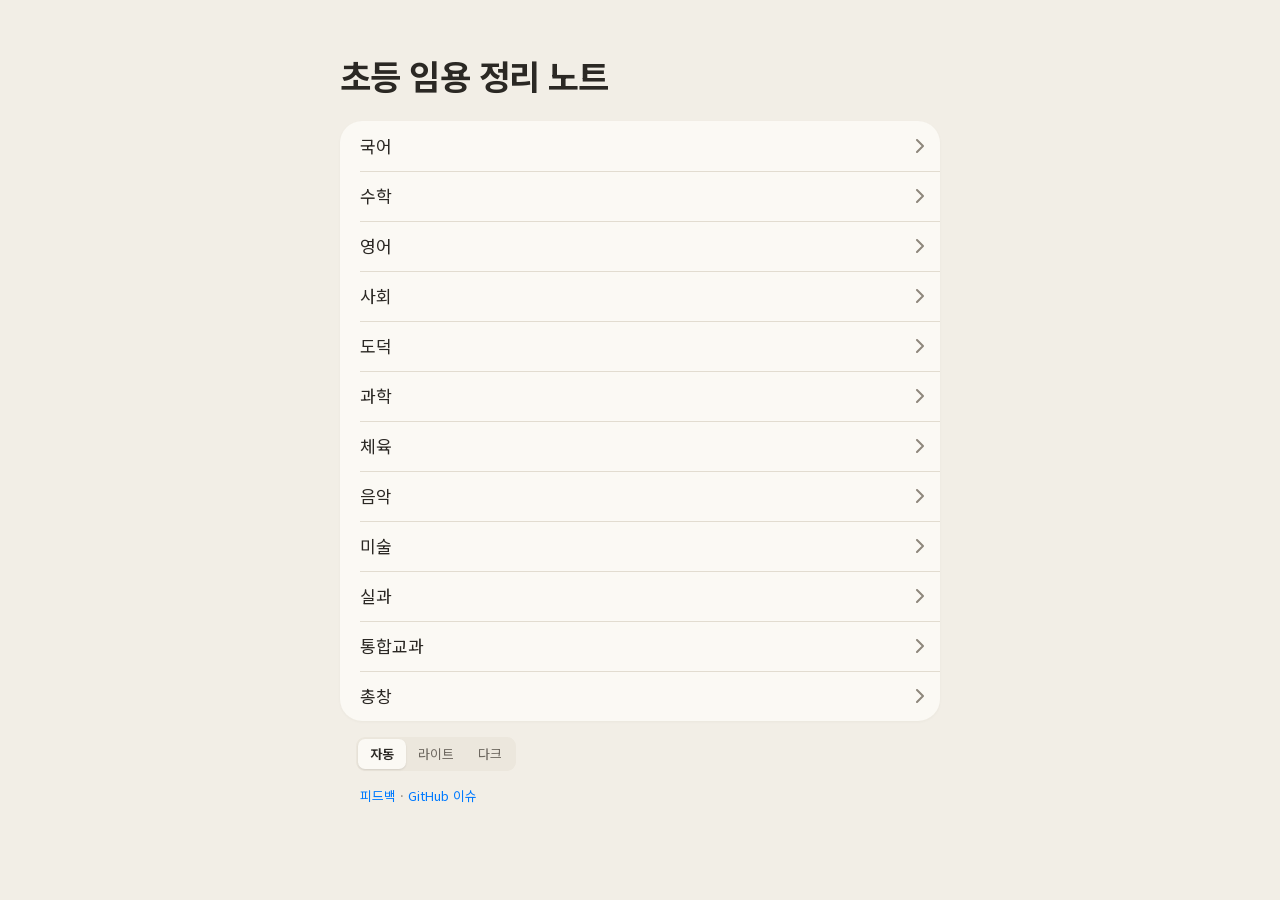
==== index.html @ f3ae94e0 "회독본 배포본 갱신" ====
<!doctype html>
<html lang="ko">
<meta charset="utf-8">
<meta name="viewport" content="width=device-width, initial-scale=1">
<title>초등 임용 정리 노트</title>
<link rel="stylesheet" href="kit.css?v=5e631882">
<style>
/* 인트로 = 제목 + 목차만(동하 10-01 「쓸데없는 내용 ㄴㄴ · 목차, 제목」) · 앱 디자인 언어(inset grouped · 큰 제목) · 색은 kit.css 토큰(기기 라이트/다크) */
body{margin:0;background:var(--bg);color:var(--label);}
.in{max-width:640px;margin:0 auto;padding:56px 20px 72px;font-size:17px;line-height:1.55;word-break:keep-all;}
.in h1{font-size:34px;line-height:41px;font-weight:700;letter-spacing:-.025em;margin:0 0 24px;}
.grp{background:var(--card);border-radius:22px;box-shadow:var(--shadow);overflow:hidden;}
.grp a{display:flex;align-items:center;justify-content:space-between;gap:12px;min-height:50px;padding:0 16px 0 20px;color:var(--label);text-decoration:none;position:relative;}
.grp a+a::before{content:'';position:absolute;top:0;left:20px;right:0;height:.5px;background:var(--sep);}
.grp a:active{background:var(--fill);}
.in-foot{margin:16px 20px 0;font-size:13px;line-height:18px;color:var(--ter);}
.in-foot a{color:var(--acc);text-decoration:none;}
.in-th{display:inline-flex;margin:16px 16px 0;background:var(--fill);border-radius:9px;padding:2px;}
.in-th button{font:inherit;font-size:13px;border:0;background:none;color:var(--sec);padding:5px 12px;border-radius:7px;cursor:pointer;}
.in-th button.on{background:var(--card);color:var(--label);font-weight:600;box-shadow:0 1px 2px rgba(0,0,0,.1);}
@media print{.in-th,.in-foot{display:none;}}
.grp a svg{width:8px;height:14px;color:var(--ter);flex:0 0 auto;}
@media (max-width:430px){ .in{padding:40px 16px 56px;} .in h1{font-size:28px;line-height:34px;} }
</style>
<div class="in">
  <h1>초등 임용 정리 노트</h1>
  <nav class="grp">
    <a href="1.국어.html">국어<svg viewBox="0 0 8 14" fill="none" stroke="currentColor" stroke-width="2" stroke-linecap="round" stroke-linejoin="round"><path d="M1 1l6 6-6 6"/></svg></a>
    <a href="2.수학.html">수학<svg viewBox="0 0 8 14" fill="none" stroke="currentColor" stroke-width="2" stroke-linecap="round" stroke-linejoin="round"><path d="M1 1l6 6-6 6"/></svg></a>
    <a href="3.영어.html">영어<svg viewBox="0 0 8 14" fill="none" stroke="currentColor" stroke-width="2" stroke-linecap="round" stroke-linejoin="round"><path d="M1 1l6 6-6 6"/></svg></a>
    <a href="4.사회.html">사회<svg viewBox="0 0 8 14" fill="none" stroke="currentColor" stroke-width="2" stroke-linecap="round" stroke-linejoin="round"><path d="M1 1l6 6-6 6"/></svg></a>
    <a href="5.도덕.html">도덕<svg viewBox="0 0 8 14" fill="none" stroke="currentColor" stroke-width="2" stroke-linecap="round" stroke-linejoin="round"><path d="M1 1l6 6-6 6"/></svg></a>
    <a href="6.과학.html">과학<svg viewBox="0 0 8 14" fill="none" stroke="currentColor" stroke-width="2" stroke-linecap="round" stroke-linejoin="round"><path d="M1 1l6 6-6 6"/></svg></a>
    <a href="7.체육.html">체육<svg viewBox="0 0 8 14" fill="none" stroke="currentColor" stroke-width="2" stroke-linecap="round" stroke-linejoin="round"><path d="M1 1l6 6-6 6"/></svg></a>
    <a href="8.음악.html">음악<svg viewBox="0 0 8 14" fill="none" stroke="currentColor" stroke-width="2" stroke-linecap="round" stroke-linejoin="round"><path d="M1 1l6 6-6 6"/></svg></a>
    <a href="9.미술.html">미술<svg viewBox="0 0 8 14" fill="none" stroke="currentColor" stroke-width="2" stroke-linecap="round" stroke-linejoin="round"><path d="M1 1l6 6-6 6"/></svg></a>
    <a href="10.실과.html">실과<svg viewBox="0 0 8 14" fill="none" stroke="currentColor" stroke-width="2" stroke-linecap="round" stroke-linejoin="round"><path d="M1 1l6 6-6 6"/></svg></a>
    <a href="11.통합교과.html">통합교과<svg viewBox="0 0 8 14" fill="none" stroke="currentColor" stroke-width="2" stroke-linecap="round" stroke-linejoin="round"><path d="M1 1l6 6-6 6"/></svg></a>
    <a href="13.총창.html">총창<svg viewBox="0 0 8 14" fill="none" stroke="currentColor" stroke-width="2" stroke-linecap="round" stroke-linejoin="round"><path d="M1 1l6 6-6 6"/></svg></a>
  </nav>
  <div class="in-th" role="group" aria-label="화면 테마"><button data-th="">자동</button><button data-th="paper">라이트</button><button data-th="dark">다크</button></div>
  <p class="in-foot"><a href="report.html">피드백</a> · <a href="https://github.com/Somnium1357/review-notes/issues/new">GitHub 이슈</a></p>
</div>
<script src="kit.js?v=d2ffa357"></script>
<script>(function(){var b=document.querySelectorAll('.in-th button');function sync(){var v='';try{v=localStorage.getItem('rn_theme')||'';}catch(e){}b.forEach(function(x){x.classList.toggle('on',x.dataset.th===v);});}
b.forEach(function(x){x.onclick=function(){try{x.dataset.th?localStorage.setItem('rn_theme',x.dataset.th):localStorage.removeItem('rn_theme');}catch(e){} var r=document.documentElement; x.dataset.th?r.dataset.theme=x.dataset.th:r.removeAttribute('data-theme'); sync();};});sync();})();</script>
</html>
---- kit.css ----
:root, :root[data-theme="paper"]{
  --bg:#F2EEE6; --card:#FBF9F4; --fill:#ECE7DD; --label:#2B2824; --sec:#6E6860; --ter:#8E877C; --sep:#E2DCD0;
  --glass:rgba(251,249,244,.78); --shadow:0 1px 3px rgba(60,40,10,.04);
  --gshadow:0 0 0 .5px rgba(60,40,10,.10),0 8px 28px rgba(60,40,10,.08);
  --acc:#007AFF; color-scheme:light;
}
:root[data-theme="white"]{
  --bg:#F2F2F7; --card:#FFFFFF; --fill:#EFEFF4; --label:#1D1D1F; --sec:#6E6E73; --ter:#8E8E93; --sep:#E3E3E8;
  --glass:rgba(255,255,255,.72); --shadow:0 1px 3px rgba(0,0,0,.04);
  --gshadow:0 0 0 .5px rgba(0,0,0,.08),0 8px 28px rgba(0,0,0,.08);
  --acc:#007AFF; color-scheme:light;
}
:root[data-theme="dark"]{
  --bg:#000000; --card:#1C1C1E; --fill:#2C2C2E; --label:#F5F5F7; --sec:#98989F; --ter:#8D8D93; --sep:#38383A;
  --glass:rgba(36,36,38,.72); --shadow:0 0 0 .5px rgba(255,255,255,.07);
  --gshadow:0 0 0 .5px rgba(255,255,255,.10),0 8px 28px rgba(0,0,0,.4);
  --acc:#0A84FF; color-scheme:dark;
}
@media (prefers-color-scheme:light){
  :root:not([data-theme])[data-light="white"]{
    --bg:#F2F2F7; --card:#FFFFFF; --fill:#EFEFF4; --label:#1D1D1F; --sec:#6E6E73; --ter:#8E8E93; --sep:#E3E3E8;
    --glass:rgba(255,255,255,.72); --shadow:0 1px 3px rgba(0,0,0,.04);
    --gshadow:0 0 0 .5px rgba(0,0,0,.08),0 8px 28px rgba(0,0,0,.08);
  }
}
@media (prefers-color-scheme:dark){
  :root:not([data-theme]){
    --bg:#000000; --card:#1C1C1E; --fill:#2C2C2E; --label:#F5F5F7; --sec:#98989F; --ter:#8D8D93; --sep:#38383A;
    --glass:rgba(36,36,38,.72); --shadow:0 0 0 .5px rgba(255,255,255,.07);
    --gshadow:0 0 0 .5px rgba(255,255,255,.10),0 8px 28px rgba(0,0,0,.4);
    --acc:#0A84FF; color-scheme:dark;
  }
}
:root{
  --ink:var(--label); --ink2:var(--label); --dim:var(--sec); --mk:var(--sec); --hair:var(--sep); --ac:var(--acc);
  
  --fd:"NotoMusic",-apple-system,BlinkMacSystemFont,"Apple SD Gothic Neo","PanSans",sans-serif;
  --fb:var(--fd);
  --fm:"IBM Plex Mono",ui-monospace,monospace;
  --gap:7px;
  --step:1.55em;              
}

@font-face{
  font-family:"PanSans";
  src:url("fonts/pan-sans-kr-2.woff2") format("woff2");
  font-weight:400 700; font-display:swap;
  unicode-range:U+AC00-D7A3;
}
@font-face{
  font-family:"PanSans";
  src:url("fonts/pan-sans-kr-1.woff2") format("woff2");
  font-weight:400 700; font-display:swap;
  unicode-range:U+20-7E,U+A0-FF,U+370-3FF,U+1100-11FF,U+2000-23FF,U+2460-26FF,U+27C0-27FF,U+2A00-2AFF,U+3000-303F,U+30A0-30FF,U+3130-318F,U+3200-32FF,U+4E2D,U+4E36,U+4F5C,U+52DE,U+591A,U+AC00-D7A3,U+FF00-FFEF;
}
@font-face{
  font-family:"NotoMusic";
  src:url("fonts/noto-music.woff2") format("woff2");
  font-display:swap;
  unicode-range:U+25CC, U+2669-266F, U+1D000-1D0F5, U+1D100-1D126, U+1D129-1D1EA, U+1D200-1D245;
}

*{box-sizing:border-box;}

html{max-width:100%;overflow-x:hidden;}
body{max-width:100%;overflow-x:auto;}
body{margin:0;background:var(--bg);color:var(--label);
  font-family:var(--fb);font-size:1rem;font-weight:400;line-height:1.7;
  word-break:keep-all;text-wrap:pretty;font-variant-numeric:tabular-nums;
  -webkit-font-smoothing:antialiased;text-rendering:optimizeLegibility;}

h1{font-family:var(--fd);font-weight:700;font-size:34px;line-height:41px;
  margin:0 0 6px;letter-spacing:-.025em;text-wrap:balance;}

.part{font-family:var(--fd);font-weight:700;font-size:28px;line-height:34px;
  letter-spacing:-.02em;margin:64px 0 4px 4px;}

h2{font-family:var(--fd);font-weight:700;font-size:22px;line-height:28px;
  margin:36px 0 8px 4px;}
h2:first-child{margin-top:28px;}
h3{font-family:var(--fb);font-weight:700;font-size:20px;line-height:25px;
  color:var(--label);margin:36px 0 10px;}
h3:first-of-type{margin-top:22px;}

h4{font-family:var(--fb);font-weight:600;font-size:17px;line-height:24px;margin:18px 0 6px var(--step);color:var(--label);}

.stack{display:flex;flex-direction:column;gap:var(--gap);}
.row{display:flex;align-items:baseline;gap:.5em;flex-wrap:wrap;}
.ind{padding-left:var(--step);}
.ind2{padding-left:calc(var(--step)*2);}   
.stack>.row>.desc,.ind>.desc{max-width:46em;}   

.term{font-weight:500;white-space:nowrap;}
.desc{color:var(--ink2);}
.num{color:var(--dim);font-variant-numeric:tabular-nums;}
.row>.num:first-child,h3>.num:first-child,h4>.num:first-child{min-width:1.7em;display:inline-block;}

.quiet{color:var(--dim);font-size:.9375em;}
.key{font-weight:500;text-decoration:underline;text-underline-offset:3px;text-decoration-color:var(--mk);}
.mk{color:var(--mk);}

.sub{color:var(--ink2);padding-left:var(--step);position:relative;max-width:46em;}
.sub::before{content:'↳';position:absolute;left:.15em;color:var(--mk);}
.note{color:var(--ink2);font-size:.9375rem;padding-left:var(--step);position:relative;max-width:46em;}
.note::before{content:'※';position:absolute;left:.1em;color:var(--mk);font-size:.875rem;}

.branch{display:flex;align-items:center;}
.branch>*{flex:0 0 auto;}   
.branch>:first-child{padding-right:12px;}
.kids,.bracket{display:flex;flex-direction:column;}
.kids>*,.bracket>*{position:relative;padding-left:17px;padding-top:2px;padding-bottom:2px;}
.kids>*::before,.bracket>*::before{content:'';position:absolute;left:0;top:0;bottom:0;
  border-left:1px solid var(--mk);}

.kids>*:first-child::before,.bracket>*:first-child::before{top:var(--tick,calc(2px + .875em));}
.kids>*:last-child::before,.bracket>*:last-child::before{bottom:calc(100% - var(--tick,calc(2px + .875em)));}
.kids>*:only-child::before,.bracket>*:only-child::before{display:none;}
.kids>*::after,.bracket>*::after{content:'';position:absolute;left:0;top:var(--tick,calc(2px + .875em));width:10px;
  border-top:1px solid var(--mk);}
.kids>.branch::after,.bracket>.branch::after{top:var(--tick,50%);}
.kids>.branch:first-child::before,.bracket>.branch:first-child::before{top:var(--tick,50%);}
.kids>.branch:last-child::before,.bracket>.branch:last-child::before{bottom:calc(100% - var(--tick,50%));}

.fork{display:flex;align-items:stretch;gap:13px;}
.fork>*{flex:0 0 auto;}   
.fork>.mkf{flex:0 0 12px;align-self:stretch;position:relative;color:var(--mk);}
.fork>.mkf>svg{position:absolute;left:0;right:0;width:100%;display:block;overflow:visible;}
.fork>.mkf>svg.a1{top:.5lh;height:calc(50% - .5lh);}
.fork>.mkf>svg.a2{top:50%;height:calc(50% - .5lh);}

.forkdown{display:flex;flex-direction:column;align-items:flex-start;gap:3px;}
.forkdown>.root{align-self:flex-start;}   
.forkdown>.mkd{position:relative;height:16px;align-self:stretch;color:var(--mk);}
.forkdown>.mkd>svg{position:absolute;top:0;height:100%;display:block;}
.forkdown>.row{gap:1.6em;}

.line{display:grid;grid-auto-flow:column;grid-auto-columns:max-content;max-width:100%;overflow-x:auto;
  grid-template-rows:auto auto auto;column-gap:11px;align-items:center;}
.line>.col{display:grid;grid-template-rows:subgrid;grid-row:1/4;
  justify-items:center;align-items:center;row-gap:1px;}   

.line .up{grid-row:1;} .line .mid{grid-row:2;} .line .down{grid-row:3;}
.line .mid{font-weight:500;white-space:nowrap;}
.line .up,.line .down{color:var(--ink2);font-size:.9375rem;white-space:nowrap;}
@supports not (grid-template-rows:subgrid){
  .line>.col{display:flex;flex-direction:column;align-items:flex-start;}
}

.chain{display:flex;align-items:center;gap:12px;flex-wrap:wrap;}
.chain .arrow{color:var(--mk);}
.par{display:flex;flex-direction:column;gap:2px;}

.prose{max-width:46em;color:var(--ink);}
.prose>p{margin:0 0 .6em;text-align:left;}
.prose>p:last-child{margin-bottom:0;}

.vchain{display:grid;grid-template-columns:max-content minmax(0,1fr);
  column-gap:1.6em;row-gap:2px;align-items:baseline;}
.vchain>.stp{grid-column:1;}
.vchain>.arw{grid-column:1;color:var(--mk);padding-left:.7em;line-height:1.15;}
.vchain>.ann{grid-column:2;color:var(--ink2);max-width:46em;
  padding-left:1.15em;text-indent:-1.15em;}   
.vchain>.ann>*{text-indent:0;}   

.lanes{display:grid;grid-auto-flow:column;grid-auto-columns:1fr;min-width:520px;}
.lanes>*{padding:0 14px;border-left:1px solid var(--hair);}
.lanes>*:first-child{border-left:0;padding-left:0;}

.cols{display:grid;grid-template-columns:repeat(var(--n,2),minmax(0,1fr));gap:0 34px;
  align-items:start;
  
  max-width:100%;overflow-x:auto;}
.cols.n2{--n:2;} .cols.n3{--n:3;} .cols.n4{--n:4;}
.cols.fit{grid-template-columns:repeat(var(--n,2),max-content);gap:0 30px;}

.converge{display:flex;align-items:center;gap:15px;flex-wrap:nowrap;}
.converge>*{flex:0 0 auto;}      
.converge>svg{flex:0 0 auto;color:var(--mk);}

.converge .link{flex:0 0 auto;text-align:center;color:var(--ink2);
  font-size:.9375rem;line-height:1.25;}
.converge .link b{display:block;font-weight:500;color:var(--ink2);}

.bracket>.bsub{padding-top:0;padding-bottom:0;}
.bracket>.bsub::before,.bracket>.bsub::after{display:none;}
.bracket>.bsub>.converge>.stack:first-child{gap:0;}
.bracket>.bsub>.converge>.stack:first-child>*{position:relative;padding-top:2px;padding-bottom:2px;}
.bracket>.bsub>.converge>.stack:first-child>*::before{content:'';position:absolute;left:-17px;top:0;bottom:0;
  border-left:1px solid var(--mk);}
.bracket>.bsub>.converge>.stack:first-child>*::after{content:'';position:absolute;left:-17px;top:50%;width:10px;
  border-top:1px solid var(--mk);}
.bracket>.bsub:first-child>.converge>.stack:first-child>*:first-child::before{top:50%;}
.bracket>.bsub:last-child>.converge>.stack:first-child>*:last-child::before{bottom:50%;}

.fig{margin:10px 0;}
.fig img,img.dg{max-width:100%;height:auto;display:block;}

.fig svg{max-width:100%;height:auto;display:block;color:var(--ink);}
.fig svg text{font-family:var(--fb);}

img.photo{max-width:100%;height:auto;display:block;border-radius:4px;}
:root[data-theme="dark"] img.photo{filter:invert(.9) hue-rotate(180deg);}
@media (prefers-color-scheme:dark){
  :root:not([data-theme]) img.photo{filter:invert(.9) hue-rotate(180deg);}
}

:root[data-theme="dark"] img.photo.color{filter:none;}
@media (prefers-color-scheme:dark){
  :root:not([data-theme]) img.photo.color{filter:none;}
}

table{border-collapse:collapse;font-size:.9375rem;}
th,td{border:1px solid color-mix(in srgb,var(--dim) 30%,var(--hair));padding:6px 12px;text-align:center;}
th{font-weight:500;color:var(--ink2);}
td.h{font-weight:500;color:var(--ink2);}

.wide{overflow-x:auto;scrollbar-width:thin;
  background:
    linear-gradient(90deg,var(--bg) 40%,transparent) left/28px 100%,
    linear-gradient(270deg,var(--bg) 40%,transparent) right/28px 100%,
    radial-gradient(farthest-side at 0 50%,rgba(0,0,0,.28),transparent) left/12px 100%,
    radial-gradient(farthest-side at 100% 50%,rgba(0,0,0,.28),transparent) right/12px 100%;
  background-repeat:no-repeat;background-attachment:local,local,scroll,scroll;}

.wrap{max-width:720px;margin:0 auto;padding:56px 24px 96px;}
.eyebrow{color:var(--sec);font-size:13px;line-height:18px;margin:0 0 2px;}
.sheet{margin:0;}
.item{margin:0;}
.head{display:flex;align-items:baseline;gap:.45em;margin-bottom:6px;}
.head .num{font-size:.9375rem;}
.head .nm{font-weight:500;font-size:1.0625rem;}
.foot{margin-top:56px;padding-top:20px;border-top:1px solid var(--hair);
  color:var(--dim);font-size:.9375rem;}

@media print{
  .branch,.fork,.converge,.bracket,table,.line{break-inside:avoid;}
  h2,h3,h4{break-after:avoid;}
  #themeBtn,nav{display:none;}
  :root{--bg:#fff;--card:#fff;--label:#111;--sec:#666;--ter:#999;--sep:#ddd;--shadow:none;}
  .sect{border-radius:0;padding:0;}
}

a:focus-visible,button:focus-visible{outline:2px solid var(--ac);outline-offset:2px;}

.layout{display:block;}
.sidebar{position:fixed;left:20px;top:72px;bottom:28px;width:300px;max-width:calc(100vw - 40px);z-index:10;
  overflow-y:auto;background:var(--glass);-webkit-backdrop-filter:blur(24px) saturate(180%);backdrop-filter:blur(24px) saturate(180%);
  box-shadow:var(--gshadow);border-radius:26px;padding:18px 20px 24px;
  font-size:15px;line-height:20px;scrollbar-width:thin;
  transform:translateX(calc(-100% - 40px));transition:transform .26s cubic-bezier(.3,.7,.2,1);}
.sidebar.open{transform:none;}
.tochead{margin:0 0 10px;display:flex;flex-direction:column;gap:4px;}
.tochead a{color:var(--sec);text-decoration:none;font-size:13px;align-self:flex-start;}
.tochead a:hover{color:var(--label);}
.tochead b{font-family:var(--fd);font-size:22px;line-height:28px;}
.tgrp{margin:6px 0;}
.tgrp>summary{font-weight:600;color:var(--label);cursor:pointer;padding:6px 0;}
.tgrp>summary .gh{color:inherit;text-decoration:none;}
.tgrp>summary .gh:hover{color:var(--acc);}
.tgrp.one{font-weight:600;padding:6px 0;}
.tnav a{display:block;padding:5px 0;color:var(--sec);text-decoration:none;border:0;font-size:15px;line-height:20px;}
.tgrp .tnav{padding-left:12px;}
.tnav a:hover,.tnav a:focus{color:var(--label);}
.tocbtn{position:fixed;top:20px;left:20px;z-index:11;width:40px;height:40px;
  display:flex;align-items:center;justify-content:center;border:0;border-radius:50%;
  background:var(--glass);-webkit-backdrop-filter:blur(24px) saturate(180%);backdrop-filter:blur(24px) saturate(180%);
  box-shadow:var(--gshadow);color:var(--sec);cursor:pointer;padding:0;}
.tocbtn svg{width:20px;height:20px;display:block;}
.tocbtn:hover{color:var(--label);}
.scrim{display:none;position:fixed;inset:0;z-index:9;background:rgba(0,0,0,.18);}
@media (max-width:999px){ body.tocopen .scrim{display:block;} }
@media (min-width:1000px){ body.tocopen main.wrap{margin-left:320px;width:min(calc(100% - 320px),1160px);} }
main.wrap{transition:margin .26s cubic-bezier(.3,.7,.2,1);}
@media print{.sidebar,.tocbtn,.scrim{display:none;}}

h2.tg,h3.tg{cursor:pointer;}
h2.tg::before,h3.tg::before{content:'▾';display:inline-block;width:.95em;margin-left:-.1em;
  color:var(--ter);font-size:.72em;vertical-align:.18em;transition:transform .12s;}
h2.tg.closed::before,h3.tg.closed::before{transform:rotate(-90deg);}
.clpsd{display:none !important;}
.list-view .tnav a.cur{color:var(--ink);font-weight:700;}
.toc-view[hidden],.list-view[hidden]{display:none;}

@media (max-width:500px){
  .branch,.converge{flex-wrap:wrap;row-gap:4px;}
  .branch>*,.converge>*{flex:0 1 auto;max-width:100%;min-width:0;}
  .fork>:last-child{flex:1 1 auto;min-width:0;}   
  
  .branch>:last-child,.converge>:last-child{flex:1 1 8em;min-width:0;}
  .converge{gap:8px;}
  .fork>.mkf{flex:0 0 12px;} .converge>svg,.branch>svg{flex:0 0 auto;}   
  .vchain{grid-template-columns:minmax(0,1fr);}
  .vchain>.ann{grid-column:1;padding-left:1.2em;}
  .cols,.cols.fit{grid-template-columns:minmax(0,1fr);}
  .term{white-space:normal;}
  .kids>*,.bracket>*,.stack>*,.row>*{min-width:0;}
  .stack,.kids,.bracket,.row,.desc,.ann,.stp,.link{overflow-wrap:break-word;word-break:keep-all;}   
  img.photo,.fig img{max-width:100% !important;}
  .sect{padding:4px 16px 16px;border-radius:18px;}
  .stack[style*="min-width"],.branch>[style*="min-width"]{min-width:0 !important;}   
}

main.wrap{padding-top:76px !important;}
.src{display:none;}
.foot{border-top:.5px solid var(--sep);color:var(--sec);}

.sect{--bg:var(--card);background:var(--card);border-radius:22px;box-shadow:var(--shadow);
  padding:6px 20px 22px;min-width:0;}
.sect>.pg:first-child>h3:first-child,.sect>.pg:first-child>:first-child{margin-top:16px;}

.lab{font-size:13px;line-height:18px;font-weight:600;color:var(--sec);margin:14px 0 6px var(--step);}

ol.steps{list-style:none;margin:0;padding:0 0 0 var(--step);counter-reset:s;display:grid;
  grid-template-columns:minmax(0,max-content) minmax(0,32em);column-gap:20px;}
ol.steps>li{grid-column:1/-1;display:grid;grid-template-columns:subgrid;position:relative;
  padding:5px 0 5px 34px;counter-increment:s;}
ol.steps>li::before{content:counter(s);position:absolute;left:0;top:calc(5px + 1px);width:22px;height:22px;border-radius:50%;
  background:var(--fill);color:var(--sec);font-size:12px;line-height:22px;font-weight:600;text-align:center;}
ol.steps>li::after{content:'';position:absolute;left:10.75px;top:30px;bottom:-6px;border-left:1px solid var(--sep);}
ol.steps>li:last-child::after{display:none;}
ol.steps .nm{font-weight:600;max-width:17em;line-height:24px;}
ol.steps .an{font-size:15px;line-height:1.55;padding-top:1px;}
ol.steps .an>div+div{margin-top:2px;}
ol.steps .an .bracket{margin-top:1px;}
@supports not (grid-template-columns:subgrid){ ol.steps>li{grid-template-columns:minmax(6em,14em) minmax(0,1fr);column-gap:20px;} }

.lead{padding-left:var(--step);max-width:40em;}
.lead>div{padding-left:1.35em;text-indent:-1.35em;}
.lead .mk{display:inline-block;width:1.35em;text-indent:0;}
.after{padding-left:calc(var(--step) + 34px);margin-top:8px;font-size:15px;line-height:1.55;max-width:40em;}

.vs{display:grid;grid-template-columns:max-content minmax(0,1fr);gap:0 10px;}
.vs b{font-weight:600;}
.vs3{display:grid;grid-template-columns:minmax(0,max-content) auto minmax(0,1fr);gap:2px 12px;align-items:baseline;
  padding-left:var(--step);margin-top:4px;}
.vs3 .mk{text-align:center;}
@media (max-width:560px){
  ol.steps{grid-template-columns:minmax(0,1fr);}
  .vs3{grid-template-columns:minmax(0,1fr);}
  .vs3 .mk{text-align:left;}
}
h3 .cat{font-size:13px;line-height:18px;font-weight:400;color:var(--sec);}
h4.lab{font-size:13px;line-height:18px;font-weight:600;color:var(--sec);margin:14px 0 6px var(--step);}

.sect .pg>h3:first-of-type{margin-top:36px;}
.sect>.pg:first-child>h3:first-child{margin-top:16px;}

:root.v2{
  --v2ink:var(--label); --v2ink2:color-mix(in srgb,var(--label) 80%,var(--bg)); --v2muted:var(--sec); --v2faint:var(--ter);
  --v2line:color-mix(in srgb,var(--sep) 90%,var(--bg)); --v2rule:color-mix(in srgb,var(--sec) 32%,var(--bg));
  --v2acc:#3e5c7e; --v2key:#b9c7d8;
  --fd:"42dot Sans","NotoMusic",-apple-system,"Apple SD Gothic Neo","PanSans",sans-serif; --fb:var(--fd);
  --step:1em;
}
:root.v2[data-theme="dark"]{ --v2acc:#9fb5d1; --v2key:#3d4e63; }
@media (prefers-color-scheme:dark){ :root.v2:not([data-theme]){ --v2acc:#9fb5d1; --v2key:#3d4e63; } }
:root.v2 body{font-size:clamp(15.5px,11.5px + .36vw,18px);line-height:1.55;}

:root.v2 .part{font-size:1.75em;line-height:1.2;margin:2.4em 0 .2em;}
:root.v2 main.wrap>h2,:root.v2 .pg>h2{font-size:1.32em;line-height:1.3;margin:2em 0 .9em;padding-bottom:.45em;border-bottom:2px solid var(--v2ink);letter-spacing:-.01em;}
:root.v2 .sect{background:none;box-shadow:none;border-radius:0;padding:0;
  display:grid;grid-template-columns:repeat(auto-fill,minmax(min(16.5em,100%),1fr));gap:0 2.2em;align-items:start;}
:root.v2 .sect>.pg{display:contents;}

:root.v2 .blk.hrow.runhead>.rh{max-width:none;}
:root.v2 .runhead>.rh{font-size:1.32em;line-height:1.3;font-weight:700;color:var(--v2ink);margin:2em 0 .9em;padding-bottom:.45em;border-bottom:2px solid var(--v2ink);letter-spacing:-.01em;}
:root.v2 .blk{min-width:0;margin:0 0 1.6em;}
:root.v2 .blk.full{grid-column:1/-1;}

:root.v2 .blk.nolab{grid-column:1/-1;}
:root.v2 .blk.nolab>*{max-width:46em;}
:root.v2 .blk.full.nolab{padding-top:0;}

:root.v2 .blk.subs{grid-column:1/-1;display:grid;grid-template-columns:repeat(auto-fill,minmax(min(16.5em,100%),1fr));gap:0 2.2em;align-items:start;padding-top:0;}
:root.v2 .blk.subs>h3{grid-column:1/-1;}
:root.v2 .sg{min-width:0;margin:0 0 1.2em;}

:root.v2 .blk:not(.ttl),:root.v2 .blb,:root.v2 .sg.lead,:root.v2 .sgb{container-type:inline-size;}

:root.v2 .blk.ttl{display:grid;grid-row:span 2;grid-template-rows:subgrid;row-gap:0;}

:root.v2 .blk.ttl,:root.v2 .sg:not(.lead){align-self:stretch;}
:root.v2 .sect>.pg:first-child>.blk:first-child{margin-top:0;}   
:root.v2 .blk.ttl>:first-child,:root.v2 .sg:not(.lead)>h4:first-child{align-self:stretch;}
:root.v2 .blb{min-width:0;align-self:start;}

:root.v2 .blk.subs.std{margin-top:.6em;}
:root.v2 .blk.subs.std>h3{font-size:1.32em;line-height:1.3;font-weight:700;color:var(--v2ink);margin:1.2em 0 .9em;padding-bottom:.45em;border-bottom:2px solid var(--v2ink);letter-spacing:-.01em;}
:root.v2 .blk.subs.std .sg>h4:first-child{font-size:.92em;line-height:1.45;color:var(--v2acc);margin:0 0 .45em;padding-bottom:4px;border-bottom:1px solid var(--v2rule);}
@container (max-width:30em){
  
  .converge{flex-wrap:nowrap;}
  .converge>*{min-width:0;}
  .converge>.stack{flex:0 1 auto;}
  .converge>svg,.converge>.link{flex:none;}
  .converge>:last-child{flex:1 1 3.5em;}
}

:root.v2 .sg.lead{grid-column:1/-1;}
:root.v2 .sg.lead>*{max-width:46em;}
:root.v2 .sg>h4:first-child{margin-top:.1em;padding-bottom:3px;border-bottom:1px dotted var(--v2rule);}

:root.v2 .sg:not(.lead){display:grid;grid-row:span 2;grid-template-rows:subgrid;row-gap:0;}
:root.v2 .sgb{min-width:0;align-self:start;}

:root.v2 .grp{display:flex;flex-direction:column;gap:3px;min-width:0;}

:root.v2 .colset{display:grid;grid-template-columns:repeat(var(--m,2),minmax(0,1fr));gap:0 2.2em;align-items:start;}

:root.v2 .line{align-items:center;}
:root.v2 .converge .link{white-space:nowrap;display:flex;flex-direction:row;align-items:center;gap:.3em;}   
:root.baking body{letter-spacing:.02em;}

:root.v2 .memo{display:none !important;}
:root.v2 .nw,:root.v2 .nw .term,:root.v2 .nw .desc{white-space:nowrap;}   
:root.v2 .line.nw,:root.v2 .vchain.hz.nw,:root.v2 ol.steps.hz.nw,:root.v2 .chain.nw{flex-wrap:nowrap !important;}

:root.v2 .colset .bracket>*::before,:root.v2 .colset .bracket>*::after,:root.v2 .colset .kids>*::before,:root.v2 .colset .kids>*::after,
:root.v2 .colset .bracket>.bsub>.converge>.stack:first-child>*::before,:root.v2 .colset .bracket>.bsub>.converge>.stack:first-child>*::after{display:none;}

:root.v2 .cols.fit{grid-template-columns:repeat(var(--n,2),minmax(0,1fr));}

:root.v2 .blk table{width:100%;table-layout:fixed;}
:root.v2 .blk table.rh tr:first-child>:first-child{width:5.5em;}

:root.v2.dae-big .blk table.tauto{table-layout:auto;}
:root.v2.dae-big .blk table .nw1{white-space:nowrap;}

:root.v2.dae-big .mk.lhc{display:none;}
:root.v2.dae-big .lanes>*{border-left:0;}
:root.v2.dae-big .vchain:not(.hz){border-left:0;padding-left:1em;}   
:root.v2.dae-big[data-theme="dark"] img.photo.color{filter:brightness(.8);}
@media (prefers-color-scheme:dark){ :root.v2.dae-big:not([data-theme]) img.photo.color{filter:brightness(.8);} }

:root.v2 .vchain.hz{display:flex !important;flex-wrap:wrap;align-items:center;gap:4px 8px;border-left:0;padding-left:0;}
:root.v2 .vchain.hz>.arw{display:none;}

:root.v2 .vchain.hz>.stp,:root.v2 ol.steps.hz>li{flex-shrink:0;max-width:100%;}
:root.v2 .vchain.hz>.arw+.stp::before{content:'→';margin-right:8px;color:var(--v2faint);font-weight:400;}
:root.v2 ol.steps.hz{display:flex !important;flex-wrap:wrap;align-items:center;gap:4px 8px;border-left:0;margin-left:0;padding-left:0;}
:root.v2 ol.steps.hz>li{display:inline-flex !important;padding:0;margin:0;}
:root.v2 ol.steps.hz>li::before{display:none;}
:root.v2 ol.steps.hz>li+li::after{display:none;}
:root.v2 ol.steps.hz>li+li>:first-child::before{content:'→';margin-right:8px;color:var(--v2faint);font-weight:400;}
:root.v2 ol.steps.hz .an{display:none;}

:root.v2.dae-big ol.steps.hz>li,:root.v2.dae-big ol.steps.hz>li *,:root.v2.dae-big .vchain.hz>.stp,:root.v2.dae-big .vchain.hz>.stp *{font-weight:400;}

:root.v2 .vchain.conv .stp .mid{font-weight:600;white-space:normal;}
:root.v2 .vchain{grid-template-columns:minmax(0,max-content) minmax(0,1fr);}   
:root.v2 .vchain>.stp{min-width:0;max-width:11em;}
:root.v2 .vchain.conv .ann .up,:root.v2 .vchain.conv .ann .down{display:inline;font-size:1em;color:inherit;}
:root.v2 .vchain.conv .ann>*+*::before{content:' · ';}

:root.v2 .tcells{display:grid !important;grid-template-columns:repeat(var(--m,3),minmax(0,1fr));gap:1em 2.2em;align-items:start;}
:root.v2 .tcells>*{padding-left:0 !important;}
:root.v2 .tcells>.branch>:first-child{font-size:.92em;color:var(--v2acc);border-bottom:1px solid var(--v2rule);padding-bottom:4px;margin-bottom:.35em;}
:root.v2 .tcells>.branch>:first-child .term{color:var(--v2acc);}

:root.v2 .flowing>:not(.flow){display:none;}
:root.v2 .flow{display:grid;grid-template-columns:repeat(var(--m,2),minmax(0,1fr));gap:0 2.2em;align-items:start;}
:root.v2 .flow>.col{display:flex;flex-direction:column;gap:3px;min-width:0;}
:root.v2 .flow .fhead{margin-top:.45em;}
:root.v2 .flow .fhead .term,:root.v2 .flow .fhead.term{font-weight:700;color:var(--v2ink);}
:root.v2 .flow>.col>.fhead:first-child,:root.v2 .flow>.col>.crumb+*{margin-top:0;}
:root.v2 .flow .crumb{font-size:.8em;color:var(--v2muted);margin-bottom:.25em;}
:root.v2 .flow .branch>.kids,:root.v2 .flow .branch>.bracket{margin-left:0;}

:root.v2 .flat .kids>*,:root.v2 .flat .bracket>*{padding-left:1em;}
:root.v2 .flat>.colset .col>*{padding-left:0;}
:root.v2 .flat .kids>*::before,:root.v2 .flat .kids>*::after,:root.v2 .flat .bracket>*::before,:root.v2 .flat .bracket>*::after,
:root.v2 .kids.flat>*::before,:root.v2 .kids.flat>*::after,:root.v2 .bracket.flat>*::before,:root.v2 .bracket.flat>*::after{display:none;}
:root.v2 .kids.flat>*,:root.v2 .bracket.flat>*{padding-left:0;}
:root.v2 .flat .fork>.mkf{display:none;}
:root.v2 .flat .branch>.kids,:root.v2 .flat .branch>.bracket{margin-left:0;}
:root.v2 .flat .branch>:first-child .term{font-weight:700;color:var(--v2ink);}
:root.v2 .flat .kids,:root.v2 .flat .bracket{gap:3px;}

:root.v2 .bracket>.colset,:root.v2 .kids>.colset{padding-left:0;margin-left:0;}
:root.v2 .bracket>.colset::before,:root.v2 .bracket>.colset::after,:root.v2 .kids>.colset::before,:root.v2 .kids>.colset::after{display:none;}
:root.v2 .colset>.col>.branch>:first-child .term,:root.v2 .colset>.col>.branch>.term:first-child{color:var(--v2ink);font-weight:700;font-size:1.04em;}
:root.v2 .colset>.col>.branch+.branch{margin-top:.55em;}
:root.v2 .branch.rowg>:first-child .term{color:var(--v2ink);font-weight:700;font-size:1.04em;}
:root.v2 .kids.kgrid{display:grid;grid-template-columns:repeat(var(--m,2),minmax(0,1fr));column-gap:2.2em;align-items:start;margin-left:0;}

:root.v2 .kids.kgrid>*{padding-left:0;}
:root.v2 .kids.kgrid>*::before,:root.v2 .kids.kgrid>*::after{display:none;}
:root.v2 .kids.kgrid>*>:first-child .term,:root.v2 .kids.kgrid>*>.term:first-child{color:var(--v2ink);font-weight:700;font-size:1.04em;}
:root.v2 .colset.gridset{row-gap:.7em;}

:root.v2 .wide{overflow:visible;}

:root.v2 .colset>.col,:root.v2 .colset.gridset>*,:root.v2 .flow>.col{container-type:inline-size;}

:root.v2 .converge{flex-wrap:nowrap;}
:root.v2 .converge>*{min-width:0;}
:root.v2 .converge>.stack{flex:0 1 auto;}
:root.v2 .converge>svg,:root.v2 .converge>.link{flex:none;}
:root.v2 .converge>:last-child{flex:1 1 3.5em;}
:root.v2 .colset.gridset>*{min-width:0;margin-top:0 !important;}
:root.v2 .colset.gridset>.lead1{grid-column:1/-1;}
:root.v2 .colset>.col{display:flex;flex-direction:column;gap:3px;min-width:0;}

:root.v2 .grps>.grp+.grp,:root.v2 .col>.grp+.grp{margin-top:.55em;}
:root.v2 .grps>.grp.k>:first-child .term,:root.v2 .col>.grp.k>:first-child .term,:root.v2 .grp.rowg>:first-child .term{color:var(--v2ink);font-weight:700;font-size:1.04em;}
:root.v2 .grp.rowg>:first-child{margin-bottom:.2em;}
:root.v2 .grps2>.grp+.grp,:root.v2 .grps2 .col>.grp+.grp{margin-top:.3em;}

:root.v2 .grps>.grp.k+.grp,:root.v2 .grps>.grp+.grp.k,:root.v2 .col>.grp.k+.grp,:root.v2 .col>.grp+.grp.k{margin-top:.8em;}
:root.v2 .grps2>.grp.k+.grp,:root.v2 .grps2>.grp+.grp.k,:root.v2 .grps2 .col>.grp.k+.grp,:root.v2 .grps2 .col>.grp+.grp.k{margin-top:.65em;}
:root.v2 .grp .stack>.branch+*,:root.v2 .grp .stack>*+.branch{margin-top:.4em;}

:root.v2 .blb .r-cell,:root.v2 .hrow>:not(:first-child) .r-cell,:root.v2 .hrow .ind .r-cell{margin-top:1.1em;}
:root.v2 .split{grid-column:1/-1;}

:root.v2 .blk.hrow:has(>:not(h2):not(h3):not(h4):not(.rh):not(.memo)){margin-bottom:1.1em;}
:root.v2 .r-head{margin-top:1.4em;}
:root.v2 .row>.desc:last-child:not(:first-child){flex:1 1 10em;min-width:0;}

:root.v2 .branch:has(> .fork){flex-wrap:wrap;}
:root.v2 .branch:has(> .fork)>:first-child{max-width:100%;}

:root.v2 .converge>.link:has(>div){display:block;white-space:normal;flex:1 1 auto;min-width:0;}

:root.v2 .converge>.link{flex:0 1 auto;min-width:0;white-space:normal;}

:root.v2 .gath{display:flex;flex-wrap:wrap;align-items:baseline;gap:0 .5em;margin-top:.6em;}
:root.v2 .gath>.row{margin:0 !important;}
:root.v2 .gath>.row+.row::before{content:'·';color:var(--v2faint);margin-right:.5em;}

:root.v2 .ctree .kids>*::before,:root.v2 .ctree .kids>*::after,:root.v2 .ctree .bracket>*::before,:root.v2 .ctree .bracket>*::after,:root.v2 .ctree.bracket>*::before,:root.v2 .ctree.bracket>*::after,:root.v2 .ctree.kids>*::before,:root.v2 .ctree.kids>*::after{display:none;}
:root.v2 .ctree .fork>.mkf{display:none;}
:root.v2 .ctree .bsub>.converge>.stack>*::before,:root.v2 .ctree .bsub>.converge>.stack>*::after{display:none;}   
:root.v2 .ctree>*{padding-left:0 !important;}
:root.v2 .ctree .kids>*,:root.v2 .ctree .bracket>*{padding-left:1em;}
:root.v2 .ctree .branch>.kids,:root.v2 .ctree .branch>.bracket{margin-left:0;}
:root.v2 .ctree>.ccell+.ccell{margin-top:.9em;}
:root.v2 .ctree>.ccell:not(.cline)>:first-child{font-size:.92em;color:var(--v2acc);border-bottom:1px solid var(--v2rule);padding-bottom:3px;margin-bottom:.35em;}
:root.v2 .ctree>.ccell:not(.cline)>:first-child .term{color:var(--v2acc);}
:root.v2 .ctree>.ccell>.kids>*,:root.v2 .ctree>.ccell>.bracket>*{padding-left:0;}
:root.v2 .ctree .branch>:first-child .term{font-weight:700;}
:root.v2 .ctree .cline{display:block !important;}
:root.v2 .ctree .cline>:first-child{display:inline;}
:root.v2 .ctree .cline>:first-child>div{display:inline;}
:root.v2 .ctree .cline>:first-child::after{content:' —';color:var(--v2faint);}
:root.v2 .ctree .cline>.kids,:root.v2 .ctree .cline>.bracket{display:inline !important;margin:0;}
:root.v2 .ctree .cline>.kids>*,:root.v2 .ctree .cline>.bracket>*{display:inline;padding:0 !important;}
:root.v2 .ctree .cline>.kids>*>*,:root.v2 .ctree .cline>.bracket>*>*{display:inline;}
:root.v2 .ctree .cline>.kids>*::before,:root.v2 .ctree .cline>.bracket>*::before{content:' ';display:inline !important;border:0;position:static;}
:root.v2 .ctree .cline>.kids>*+*::before,:root.v2 .ctree .cline>.bracket>*+*::before{content:' · ';color:var(--v2faint);}
:root.v2 .ctree .cline .term{font-weight:600;}

:root.v2.dae-big h2.r-in,:root.v2.dae-big h3.r-in,:root.v2.dae-big h4.r-in,:root.v2.dae-big h3.r-end,:root.v2.dae-big h4.r-end{font-size:.9em;line-height:1.4;font-weight:700;color:var(--v2ink);letter-spacing:0;margin:.9em 0 .25em;padding:0;border:0;}
:root.v2.dae-big .prose>p.endlab{font-size:.9em !important;line-height:1.4 !important;font-weight:700 !important;color:var(--v2ink) !important;letter-spacing:0 !important;margin:.9em 0 .25em !important;}

:root.v2.dae-big .blb>.grps:has(.ingrp):not(:first-child){margin-top:.8em;}
:root.v2.dae-big .blb>.r-in:first-child{margin-top:0;}   

:root.v2.dae-big .endb .prose>p.sub{color:var(--v2ink2);font-size:1em;padding-left:0;}
:root.v2.dae-big .endb .prose>p.sub::before{display:none;}

:root.v2.dae-big .blk.prosey>.blb{max-width:46em;}
:root.v2.dae-big .converge>:last-child,:root.v2 .converge.m6>:last-child{flex:1 1 8em;min-width:min(8em,45%);}   
:root.v2.dae-big .r-end.r-enddup{height:0;margin:0;padding:0;border:0;overflow:hidden;}

:root.v2.dae-big .prose:has(>p.std){color:var(--v2ink2) !important;}
:root.v2.dae-big .blb .r-cell,:root.v2.dae-big .blb h4.r-cell,:root.v2.dae-big .blb h3.r-cell{font-size:1em;color:var(--v2ink);border-bottom:0;padding-bottom:0;margin:1em 0 .3em;}
:root.v2.dae-big .blb .r-cell .term{color:var(--v2ink);}

:root.v2.dae-big .blb .ctree>.ccell:not(.cline)>:first-child{font-size:1em;color:var(--v2ink);border-bottom:0;padding-bottom:0;margin-bottom:.15em;}
:root.v2.dae-big .blb .ctree>.ccell:not(.cline)>:first-child .term{color:var(--v2ink);}

:root.v2.dae-big h2.r-jeol,:root.v2.dae-big h3.r-jeol,:root.v2.dae-big h4.r-jeol{font-size:1.32em !important;line-height:1.3;font-weight:700;color:var(--v2ink);padding-bottom:.45em !important;border-bottom:2px solid var(--v2ink) !important;letter-spacing:-.01em;}
:root.v2.dae-big h3.r-jeol,:root.v2.dae-big h4.r-jeol{margin:1.5em 0 .9em !important;}
:root.v2.dae-big .sect>.pg:first-child>.blk.hrow:first-child>.r-jeol:first-child{margin-top:.9em !important;}

:root.v2.dae-big .part~h2.r-dae{font-size:1.45em;line-height:1.25;margin:2.2em 0 .1em;}
:root.v2.dae-big h3.r-jeol.tg,:root.v2.dae-big h4.r-jeol.tg{cursor:pointer;}
:root.v2.dae-big h3.r-jeol.tg::before,:root.v2.dae-big h4.r-jeol.tg::before{content:'▾';display:inline-block;width:.95em;margin-left:-.1em;color:var(--ter);font-size:.72em;vertical-align:.18em;transition:transform .12s;}
:root.v2.dae-big h3.r-jeol.tg.closed::before,:root.v2.dae-big h4.r-jeol.tg.closed::before{transform:rotate(-90deg);}

:root.v2:not(.dae-big) .hrow>h3.r-jeol.tg,:root.v2:not(.dae-big) .hrow>h4.r-jeol.tg{cursor:pointer;}
:root.v2:not(.dae-big) .hrow>h3.r-jeol.tg::before,:root.v2:not(.dae-big) .hrow>h4.r-jeol.tg::before{content:'▾';display:inline-block;width:.95em;margin-left:-.1em;color:var(--ter);font-size:.72em;vertical-align:.18em;transition:transform .12s;}
:root.v2:not(.dae-big) .hrow>h3.r-jeol.tg.closed::before,:root.v2:not(.dae-big) .hrow>h4.r-jeol.tg.closed::before{transform:rotate(-90deg);}

:root.v2 .bracew{position:relative;flex:0 0 11px;width:11px;align-self:stretch;min-height:1.6em;color:var(--v2rule);}
:root.v2 .bracew>svg.brace{position:absolute;left:0;top:0;width:100%;height:100% !important;}

:root.v2.dae-big .blb .ctree>.ccell>.kids>*,:root.v2.dae-big .blb .ctree>.ccell>.bracket>*{padding-left:1em;}
:root.v2 .vchain .stp .num{display:none;}
:root.v2.dae-big .vchain:not(.hz){row-gap:.35em;}
:root.v2.dae-big .blk.nolab>:has(table),:root.v2.dae-big .blk.hrow>:has(table),:root.v2.dae-big .blk.nolab>table,:root.v2.dae-big .blk.hrow>table{max-width:none;}   

:root.v2 h2.r-line,:root.v2 h3.r-line,:root.v2 h4.r-line{font-size:1em;line-height:1.55;font-weight:400;color:var(--v2ink2);margin:.2em 0 .4em;padding:0;border:0;}

:root.v2 .dec{display:grid;grid-template-columns:auto minmax(0,1fr);column-gap:.45em;align-items:baseline;}
:root.v2 .dec>.mk{color:var(--v2muted);font-weight:600;white-space:nowrap;}
:root.v2 .dec>.mk::after{content:' →';font-weight:400;color:var(--v2faint);}
:root.v2 .decb.decq,:root.v2 .branch>.decq{font-weight:600;color:var(--v2ink);}
:root.v2 .decb>.decd{display:block;color:var(--v2muted);font-size:.93em;}
:root.v2 .blk.hrow>.treewide,:root.v2 .blk.nolab>.treewide{max-width:none;}
:root.v2 .grps>.grp.ingrp>h3.r-in:first-child,:root.v2 .grps>.grp.ingrp>h4.r-in:first-child,:root.v2 .col>.grp.ingrp>.r-in:first-child{margin-top:0;}

:root.v2 .blk.hrow{margin:0;}
:root.v2 .blk.hrow>*{max-width:46em;}
:root.v2 .blk.hrow>h2,:root.v2 .blk.hrow>h3,:root.v2 .blk.hrow>h4{max-width:none;}
:root.v2 main.wrap>h2.r-dae,:root.v2 .pg>h2.r-dae,:root.v2 h3.r-dae{font-size:1.05em;line-height:1.3;font-weight:700;color:var(--v2muted);letter-spacing:.02em;margin:2.2em 0 .3em;padding:0;border:0;}
:root.v2.dae-big main.wrap>h2.r-dae,:root.v2.dae-big .pg>h2.r-dae,:root.v2.dae-big h3.r-dae{font-family:var(--fd);font-size:1.75em;line-height:1.2;font-weight:700;color:var(--v2ink);letter-spacing:-.01em;margin:2.4em 0 .2em;padding:0;border:0;}
:root.v2 h3.r-jeol,:root.v2 h4.r-jeol{font-size:1.32em;line-height:1.3;font-weight:700;color:var(--v2ink);margin:1.4em 0 .9em;padding-bottom:.45em;border-bottom:2px solid var(--v2ink);letter-spacing:-.01em;}
:root.v2 .r-head{font-size:1.02em;line-height:1.35;font-weight:700;color:var(--v2ink);margin:1em 0 .6em;padding-bottom:.3em;border-bottom:1px solid var(--v2ink);}
:root.v2 h2.r-head{font-size:1.1em;}
:root.v2 h2.r-cell,:root.v2 h3.r-cell,:root.v2 h4.r-cell{font-size:.92em;line-height:1.45;font-weight:700;color:var(--v2acc);margin:0 0 .45em;padding-bottom:4px;border-bottom:1px solid var(--v2rule);}
:root.v2 .blk.prosecell>.blb{max-width:46em;}
:root.v2 .pfx{display:none;}

:root.v2 .blb>.r-cell.att,:root.v2 .r-cell.att{font-size:1em;font-weight:700;color:var(--v2ink);border:0;padding:0;margin:.55em 0 0;}
:root.v2 .gathered>.blb>.r-cell.att:first-child{margin-top:0;}
:root.v2 .gathered>.ghead{margin:0 0 .45em;min-height:1.45em;}   

:root.v2.dae-big .gathered.glabs>.blb>.r-cell.glab{font-size:.92em;line-height:1.45;font-weight:700;color:var(--v2acc);border-bottom:1px solid var(--v2rule);padding-bottom:4px;margin:.95em 0 0;}
:root.v2.dae-big .gathered.glabs .r-cell.glab .term,:root.v2.dae-big .blb>.r-cell.att.glab .term{color:var(--v2acc);}

:root.v2.dae-big .blb>.r-cell.att.glab{font-size:.92em;line-height:1.45;font-weight:700;color:var(--v2acc);border-bottom:1px solid var(--v2rule);padding-bottom:4px;margin:1.3em 0 0;}
:root.v2.dae-big .gathered.glabs.gfull{display:grid;grid-row:auto;grid-template-rows:none;grid-template-columns:repeat(auto-fill,minmax(min(16.5em,100%),1fr));column-gap:2.2em;row-gap:.95em;align-items:start;}
:root.v2.dae-big .gathered.glabs.gfull>.blb{display:contents;}
:root.v2.dae-big .gathered.glabs.gfull .r-cell.glab{margin:0;}
:root.v2 .blk.emptyc>.r-cell{font-size:1em;color:var(--v2ink);border-bottom:0;}   
:root.v2 main.wrap>h2.r-hide,:root.v2 .pg>h2.r-hide,:root.v2 .r-hide{height:0;margin:0;padding:0;border:0;overflow:hidden;}
:root.v2 h3.r-in{font-size:.9em;line-height:1.4;font-weight:700;color:var(--v2ink);margin:.9em 0 .25em;border:0;padding:0;}
:root.v2 .split .grps{display:grid;grid-template-columns:repeat(auto-fill,minmax(min(16.5em,100%),1fr));gap:.2em 2.2em;align-items:start;}
:root.v2 .split .grp{display:flex;flex-direction:column;gap:3px;min-width:0;}
:root.v2 .split .grp.wide{grid-column:1/-1;}

:root.v2 .split .bgrid{display:flex;flex-direction:row;flex-wrap:wrap;gap:.3em 2.6em;align-items:flex-start;}
:root.v2 .split .bgrid>.branch{flex:0 1 auto;min-width:min(11em,100%);max-width:100%;}
:root.v2 .split .bgrid>:not(.branch){flex:1 1 100%;}

:root.v2 h3{font-size:.92em;line-height:1.45;font-weight:700;color:var(--v2acc);margin:0 0 .45em;padding-bottom:4px;border-bottom:1px solid var(--v2rule);}
:root.v2 h3.tg::before{display:none;}
:root.v2 h3 .cat,:root.v2 h4 .cat{font-size:.85em;font-weight:400;color:var(--v2muted);}   

:root.v2 h4{font-size:.9em;line-height:1.4;font-weight:700;color:var(--v2ink);margin:.9em 0 .25em;}
:root.v2 h3+h4{margin-top:.2em;}
:root.v2 .lab,:root.v2 h4.lab{font-size:.78em;font-weight:600;color:var(--v2muted);margin:.8em 0 .25em;}

:root.v2 h2 .num,:root.v2 h3 .num,:root.v2 h4 .num,:root.v2 .row>.num:first-child,:root.v2 .head .num{display:none;}

:root.v2 .term{font-weight:600;color:var(--v2ink);white-space:normal;}
:root.v2 .desc{color:var(--v2ink2);}
:root.v2 .quiet{color:var(--v2muted);}
:root.v2 .key{font-weight:600;color:var(--v2ink);text-decoration-color:var(--v2key);text-decoration-thickness:2px;text-decoration-skip-ink:none;}

:root.v2.dae-big .prose .key,:root.v2.dae-big p.std .key,:root.v2.dae-big p.sub .key{font-weight:400;}
:root.v2 .mk{color:var(--v2faint);}
:root.v2 .sub{color:var(--v2muted);font-size:.93em;padding-left:1em;}
:root.v2 .sub::before{content:'';left:.2em;top:.25em;bottom:.25em;border-left:1px solid var(--v2rule);}
:root.v2 .note{color:var(--v2muted);font-size:.9em;}
:root.v2 .ind2{padding-left:0;}

:root.v2 .ind{padding-left:1em;}
:root.v2 .stack{gap:3px;}

:root.v2 .term+.mk:not(.rel),:root.v2 .row>.mk:first-child,:root.v2 .lead .mk:first-child{display:none;}
:root.v2 .lead{padding-left:0;}
:root.v2 .lead>div{padding:2px 0 2px 9px;text-indent:0;border-left:2px solid var(--v2key);}
:root.v2 .after{padding-left:9px;border-left:2px solid var(--v2key);font-size:.95em;}

:root.v2 .branch{display:flex;flex-direction:column;align-items:stretch;}
:root.v2 .branch>:first-child{padding-right:0;}
:root.v2 .branch>.kids,:root.v2 .branch>.bracket,:root.v2 .branch>.fork,:root.v2 .branch>.stack{margin-left:.35em;margin-top:2px;}

:root.v2 .branch:has(> .fork){flex-direction:row;align-items:center;gap:.3em;}
:root.v2 .branch:has(> .fork)>.fork{margin-left:0;margin-top:0;}
:root.v2 .kids>*,:root.v2 .bracket>*{padding-left:13px;}
:root.v2 .kids>*::before,:root.v2 .bracket>*::before{border-left-color:var(--v2rule);}
:root.v2 .kids>*::after,:root.v2 .bracket>*::after{width:7px;border-top-color:var(--v2rule);}

:root.v2.dae-big .bracket>.bsub>.converge>.stack:first-child>*::before{left:-13px;border-left-color:var(--v2rule);}
:root.v2.dae-big .bracket>.bsub>.converge>.stack:first-child>*::after{left:-13px;width:7px;border-top-color:var(--v2rule);}

:root.v2 .kids>*::before,:root.v2 .kids>*::after,:root.v2 .bracket>*::before,:root.v2 .bracket>*::after,
:root.v2 .bracket>.bsub>.converge>.stack:first-child>*::before,:root.v2 .bracket>.bsub>.converge>.stack:first-child>*::after{display:none;}   
:root.v2 .fork>.mkf{color:var(--v2rule);}
:root.v2 .converge>svg,:root.v2 .forkdown>.mkd{color:var(--v2rule);}
:root.v2 .converge .link,:root.v2 .converge .link b{color:var(--v2ink2);}

:root.v2 ol.steps{padding-left:0;grid-template-columns:minmax(0,max-content) minmax(0,1fr);column-gap:12px;border-left:1px solid var(--v2line);margin-left:9px;}
:root.v2 ol.steps>li{padding:3px 0 3px 18px;margin-left:-10px;}
:root.v2 ol.steps>li::before{background:var(--bg);color:var(--v2faint);font-family:var(--fm);font-weight:400;font-size:.72em;width:18px;height:auto;top:.35em;line-height:1.6;border-radius:0;}
:root.v2 ol.steps>li::after{display:none;}
:root.v2 ol.steps .nm{line-height:1.5;}
:root.v2 ol.steps .an{font-size:.93em;color:var(--v2muted);}
:root.v2 .vchain{border-left:1px solid var(--v2line);padding-left:10px;column-gap:1em;}
:root.v2 .vchain>.arw{display:none;}
:root.v2 .vchain>.stp{font-weight:600;padding:2px 0;}
:root.v2 .vchain>.ann{color:var(--v2muted);font-size:.93em;padding:2px 0 2px 0;text-indent:0;}
:root.v2 .vchain>.ann>.mk:first-child{display:none;}

:root.v2 .line{display:flex;flex-wrap:wrap;align-items:flex-start;gap:2px 8px;overflow:visible;}
:root.v2 .line>.col{display:flex;flex-direction:column;align-items:center;}
:root.v2 .line .mid{white-space:normal;font-weight:600;}
:root.v2 .line .mid.mk{font-weight:400;}
:root.v2 .line .up,:root.v2 .line .down{white-space:normal;font-size:.85em;color:var(--v2muted);}
:root.v2 .chain{gap:4px 8px;}

:root.v2 .cols{gap:0 1.4em;}
:root.v2 .vs b{font-weight:600;}

:root.v2 table{font-size:.9em;border-collapse:collapse;}
:root.v2 th,:root.v2 td{border:0;border-bottom:1px solid var(--v2line);padding:6px 12px 6px 0;text-align:left;vertical-align:top;}
:root.v2 th{color:var(--v2muted);font-weight:600;border-bottom-color:var(--v2rule);white-space:nowrap;}
:root.v2 td.h{color:var(--v2ink);font-weight:600;}
:root.v2 .wide{background:none;}

:root.v2 .prose{max-width:44em;color:var(--v2ink2);}
:root.v2 .prose>p{line-height:1.7;}
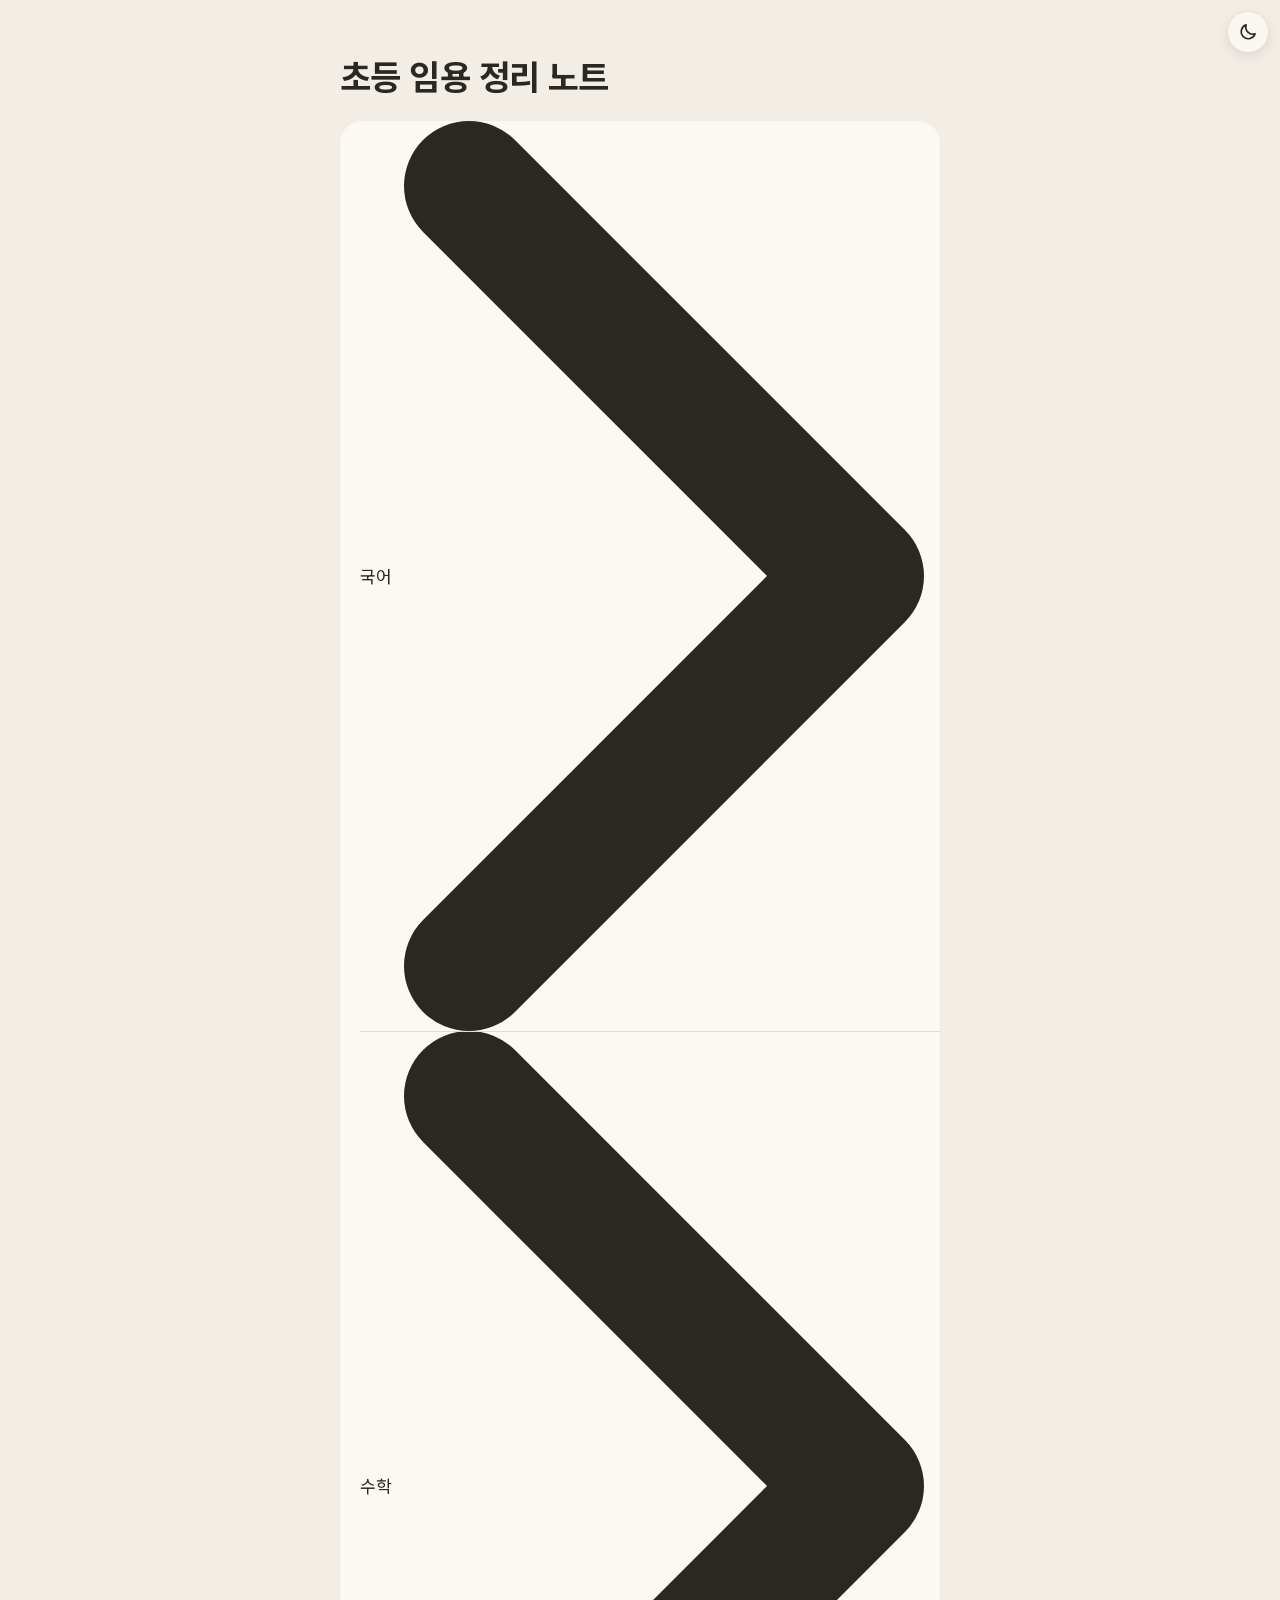
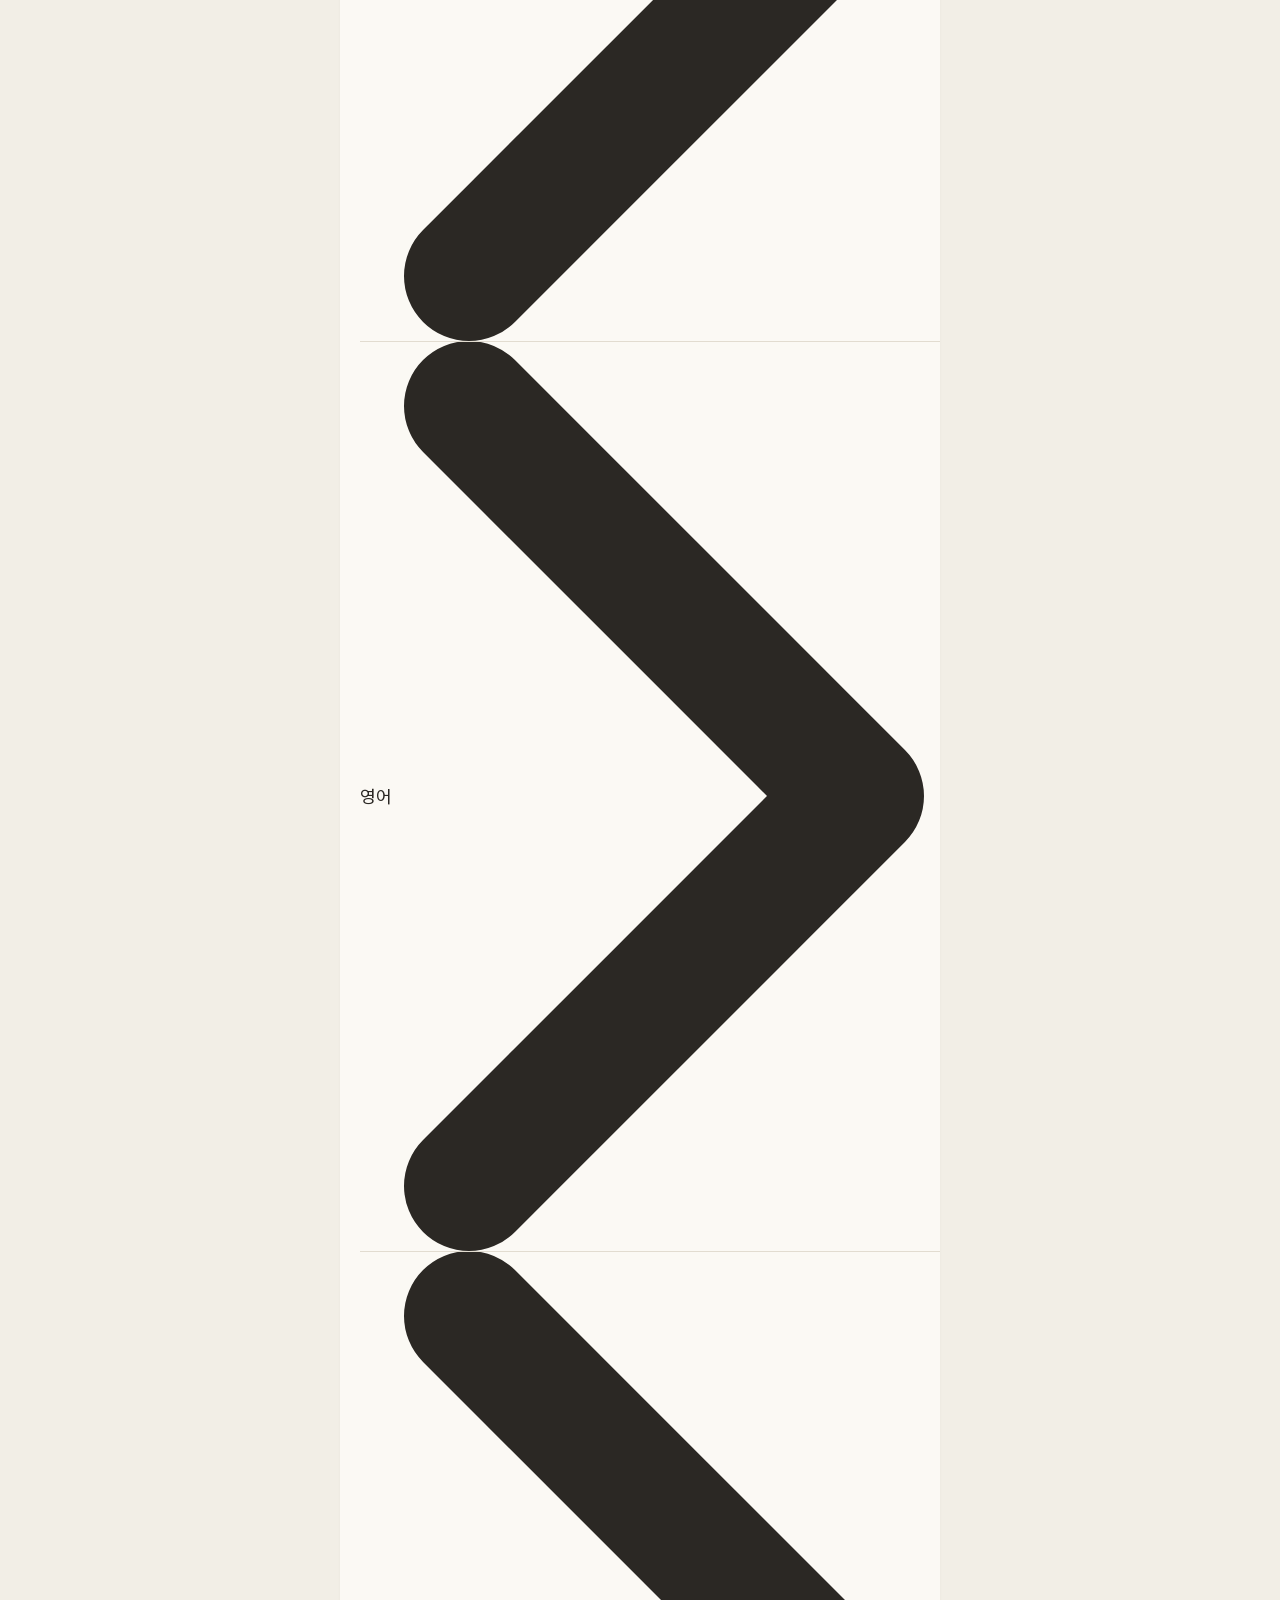
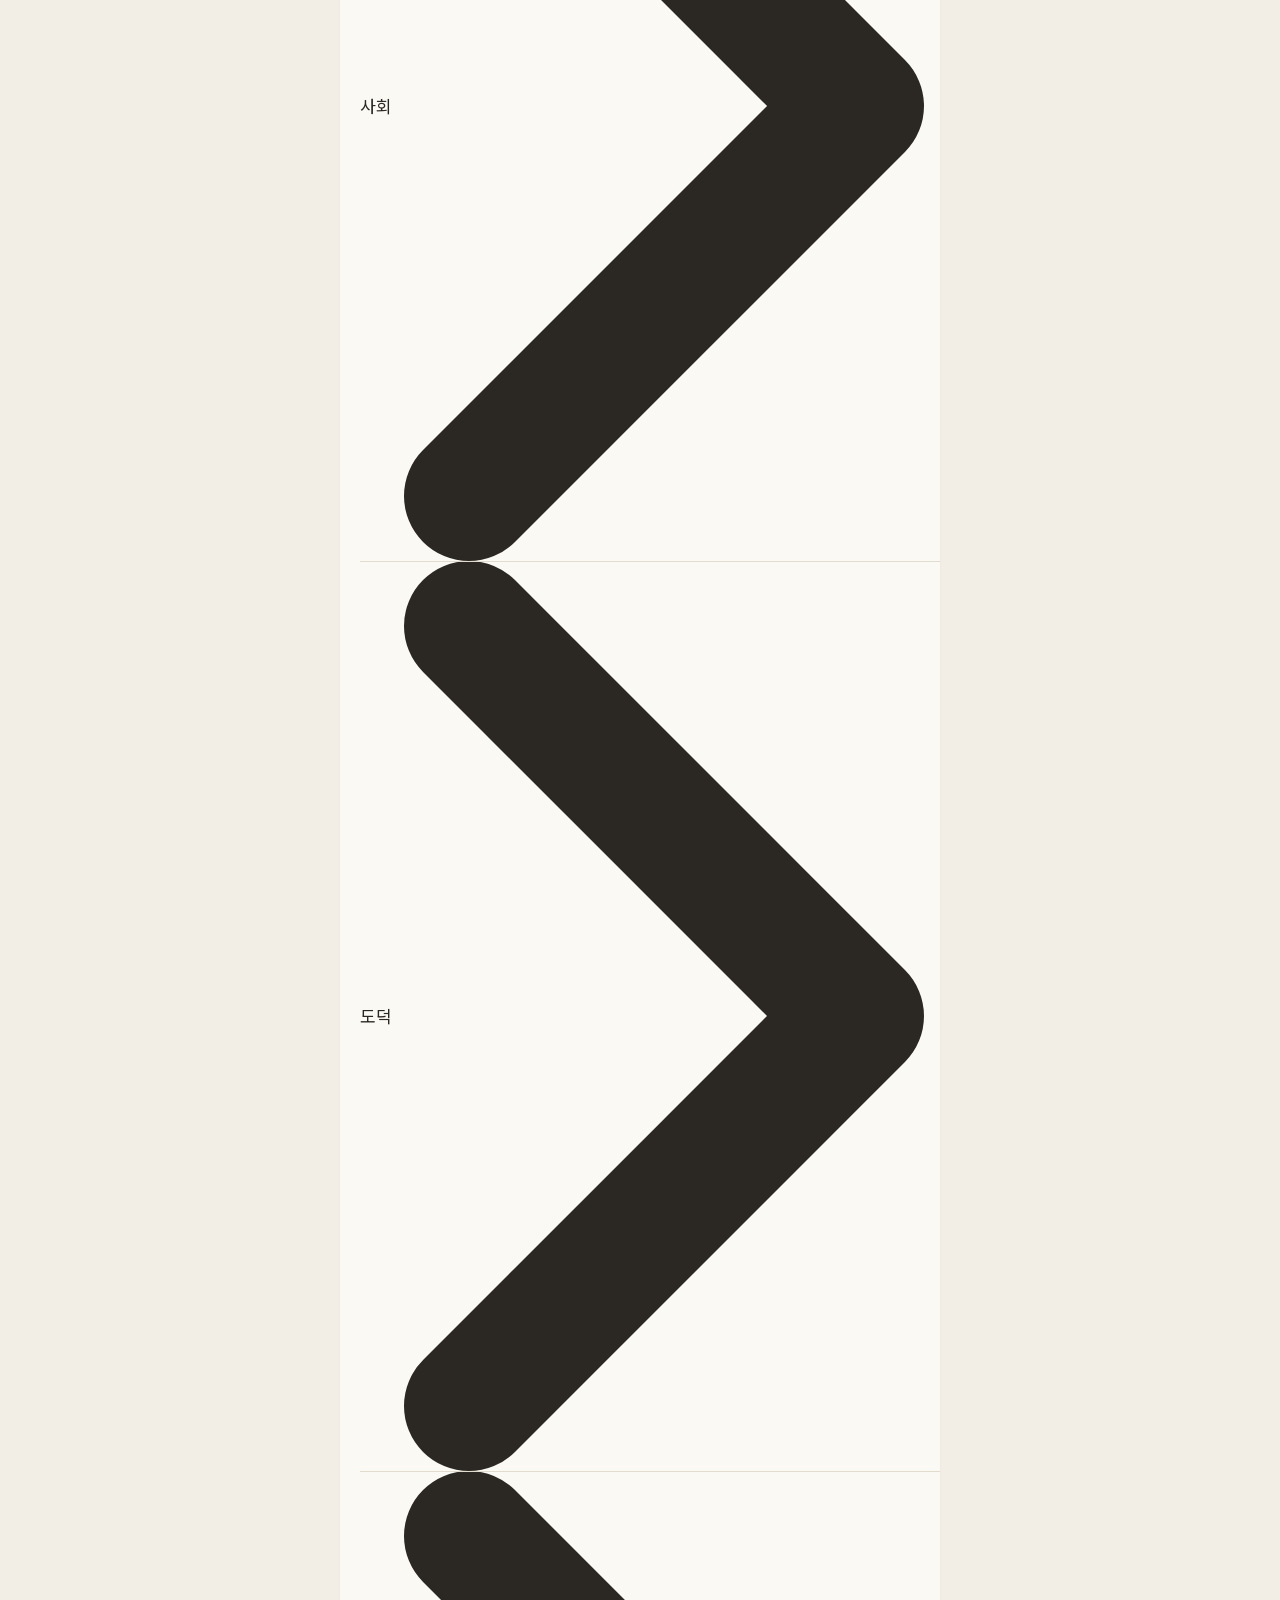
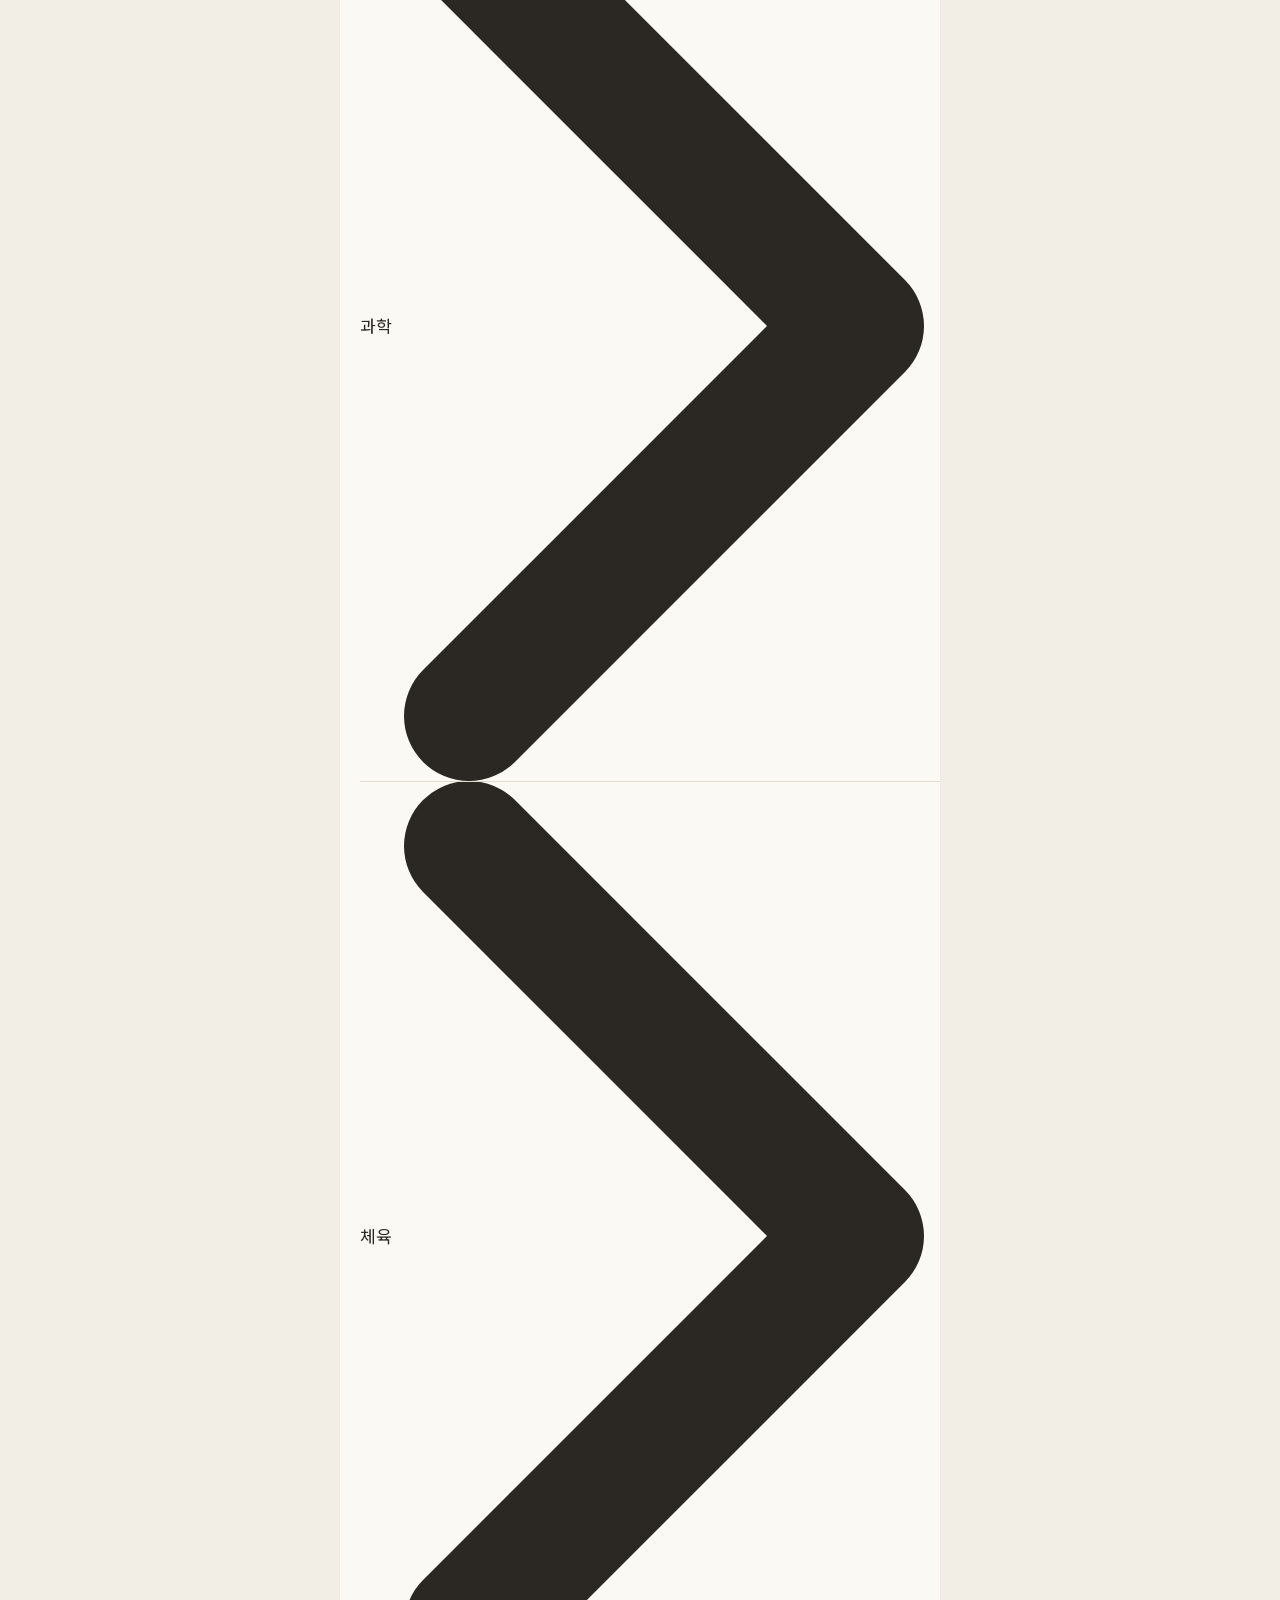
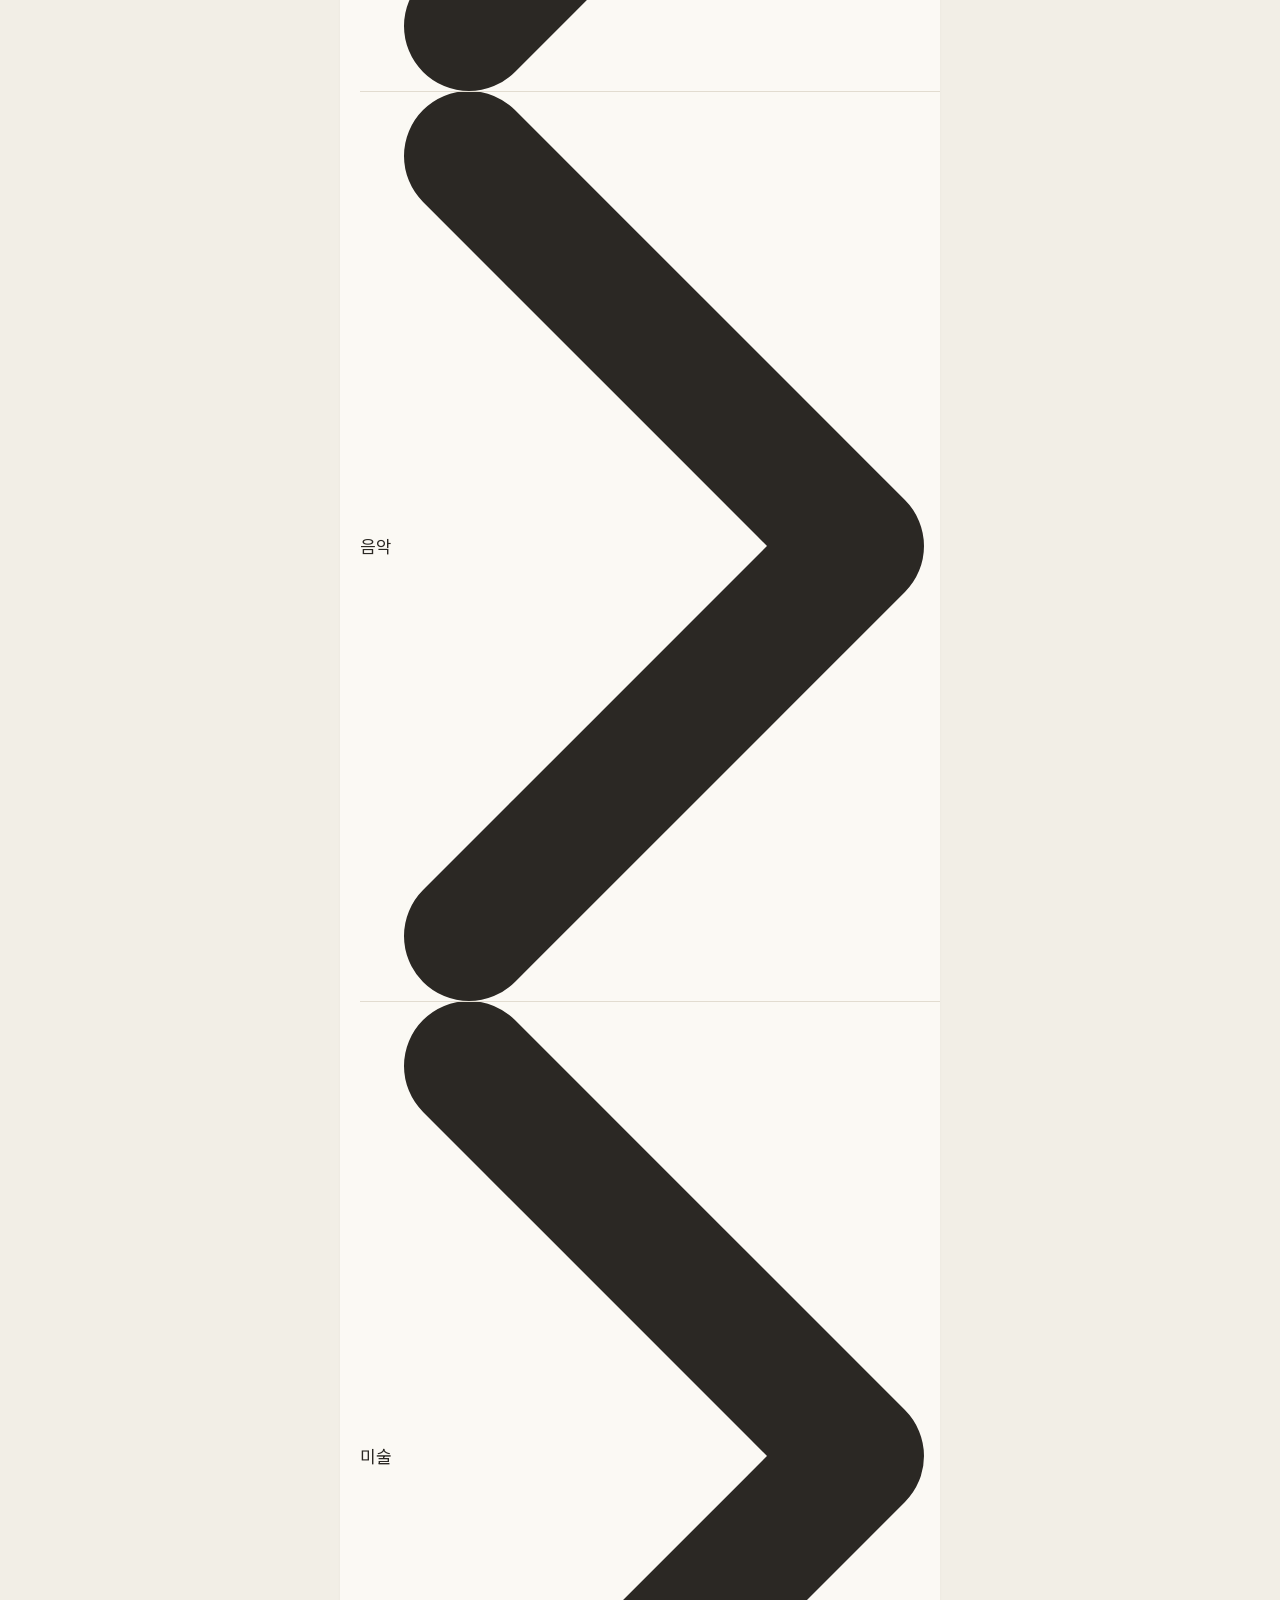
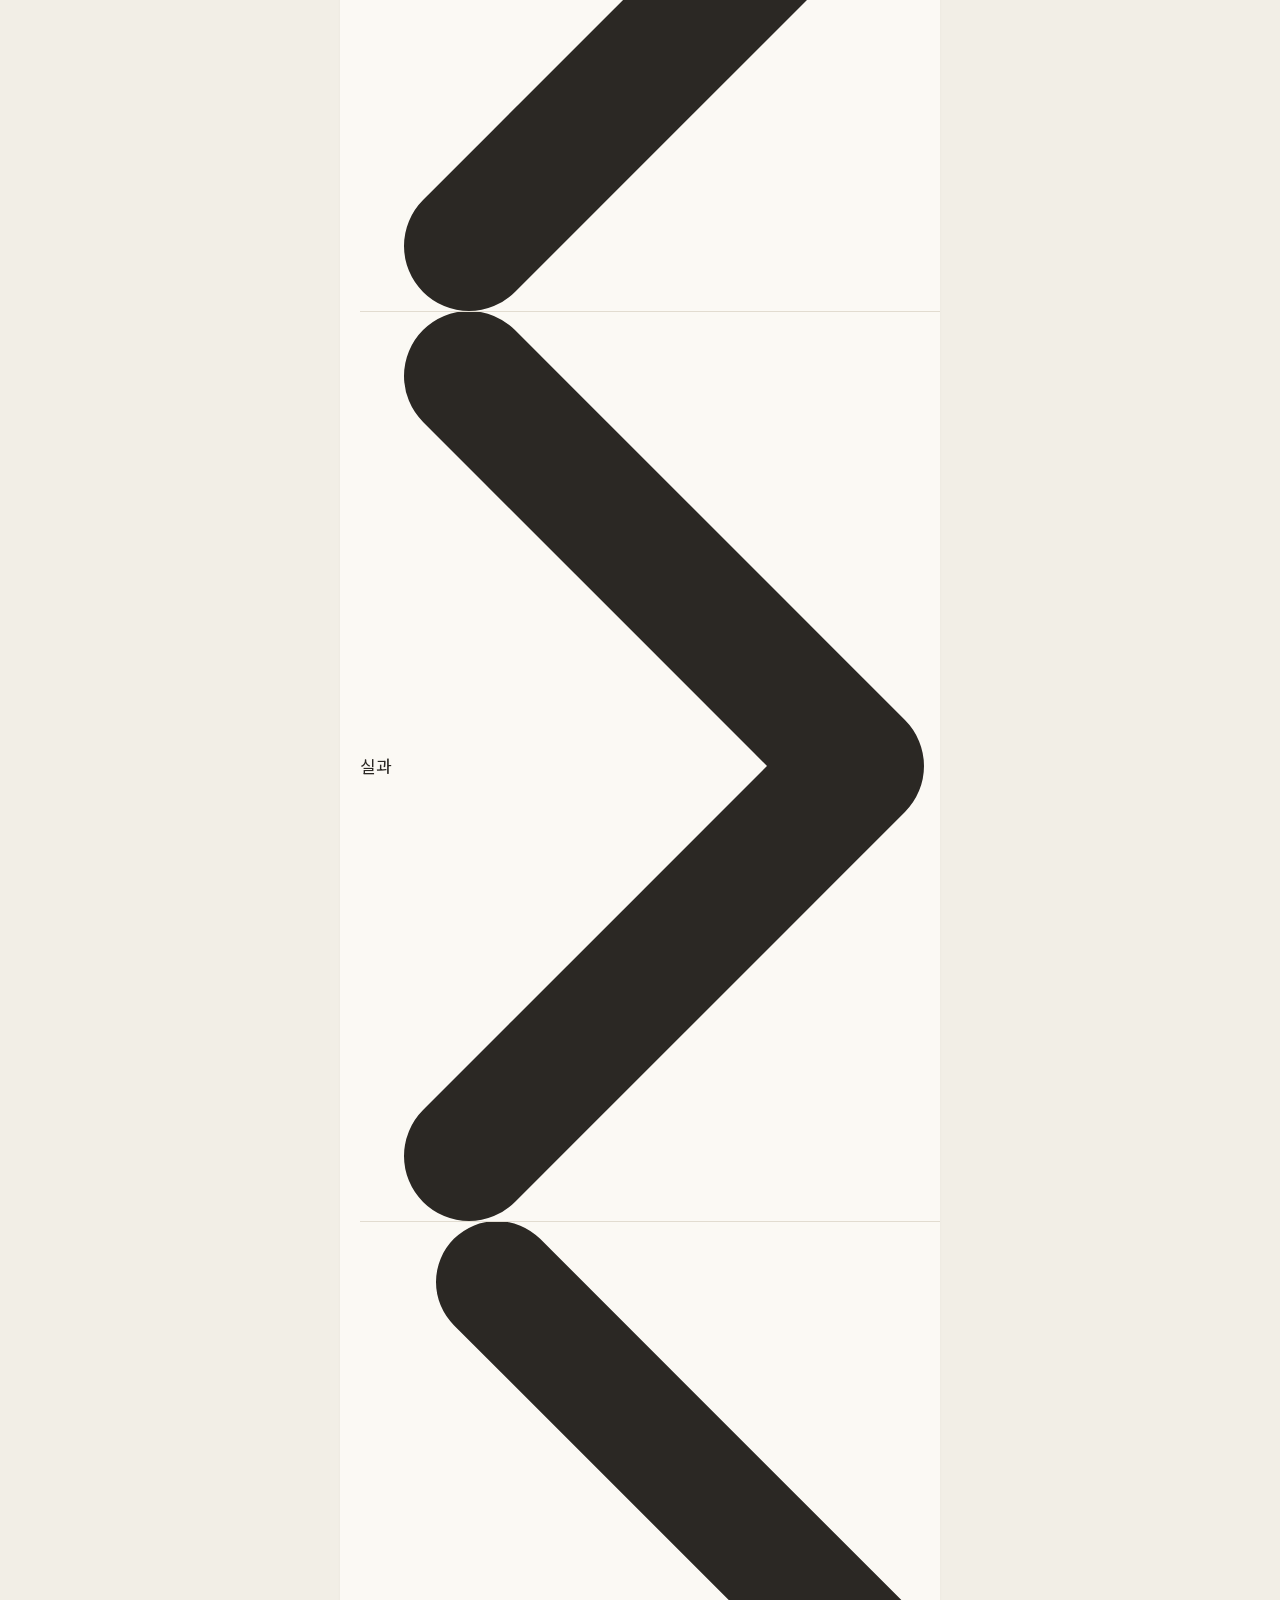
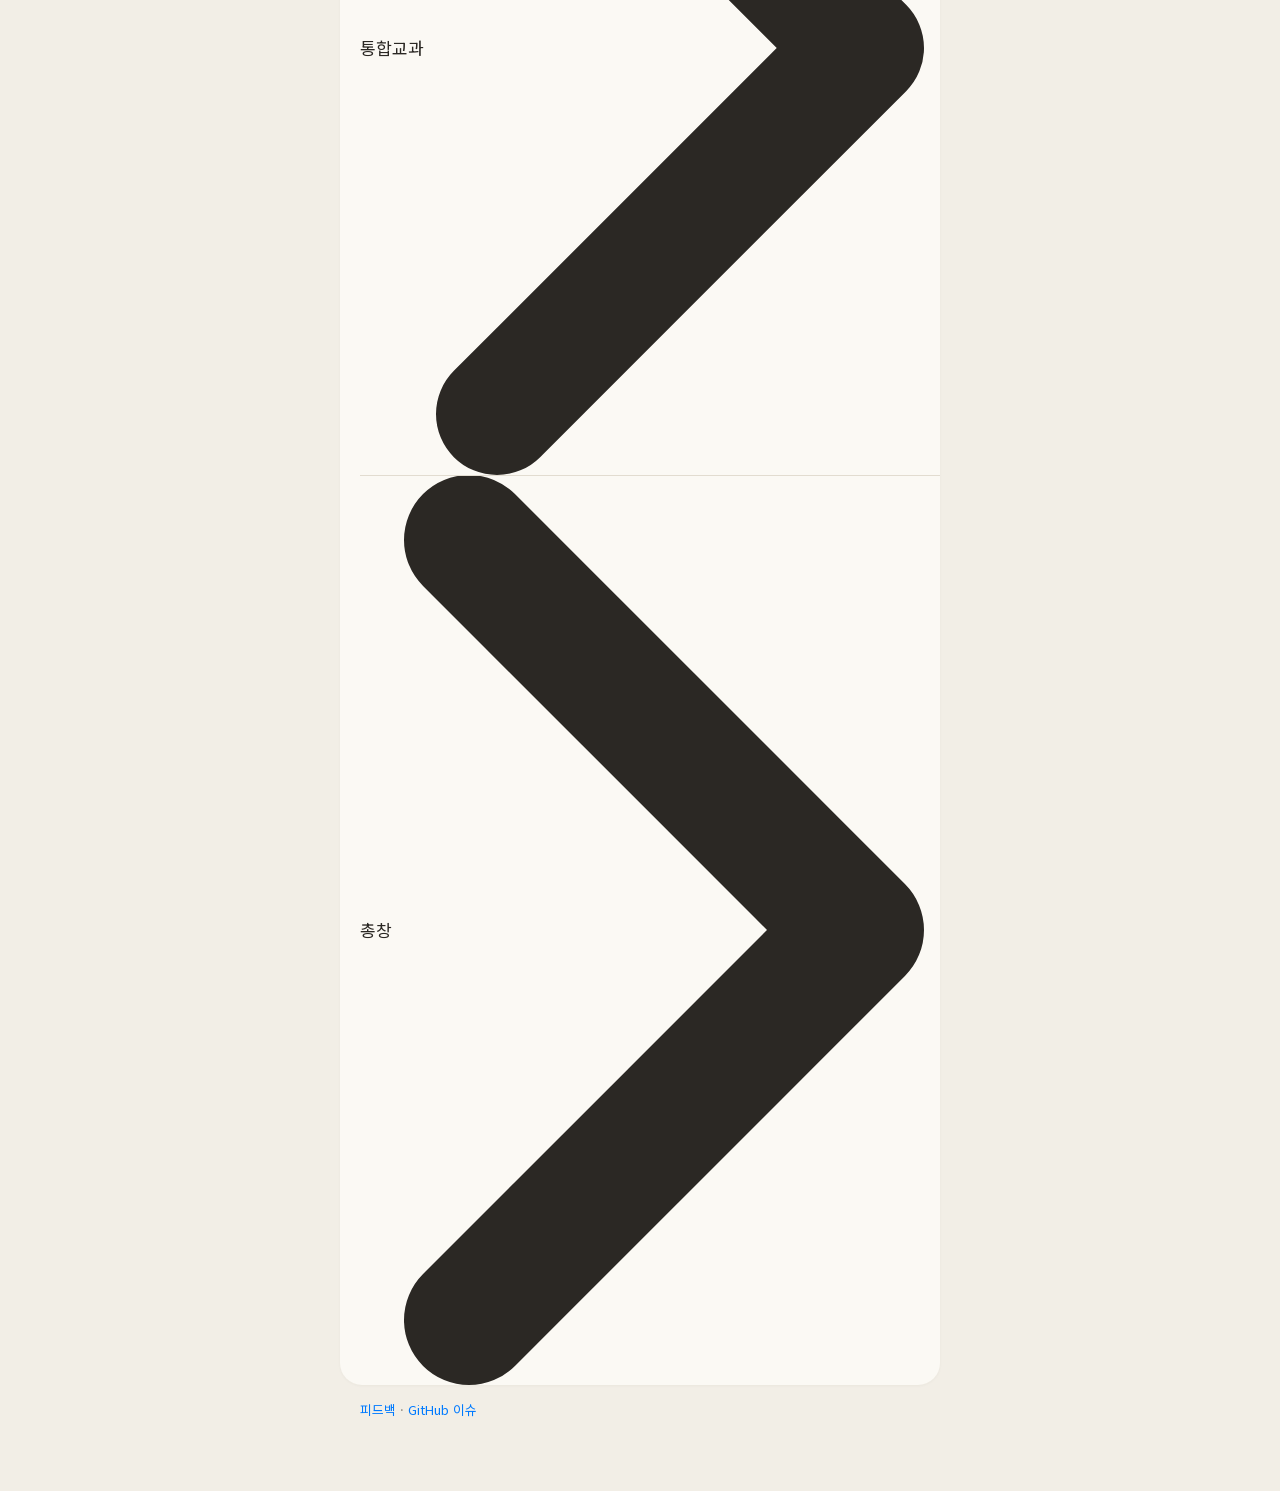
==== commit 39ba4e2a: "회독본 배포본 갱신" ====
--- a/index.html
+++ b/index.html
@@ -15,11 +15,7 @@
 .grp a:active{background:var(--fill);}
 .in-foot{margin:16px 20px 0;font-size:13px;line-height:18px;color:var(--ter);}
 .in-foot a{color:var(--acc);text-decoration:none;}
-.in-th{display:inline-flex;margin:16px 16px 0;background:var(--fill);border-radius:9px;padding:2px;}
-.in-th button{font:inherit;font-size:13px;border:0;background:none;color:var(--sec);padding:5px 12px;border-radius:7px;cursor:pointer;}
-.in-th button.on{background:var(--card);color:var(--label);font-weight:600;box-shadow:0 1px 2px rgba(0,0,0,.1);}
-@media print{.in-th,.in-foot{display:none;}}
-.grp a svg{width:8px;height:14px;color:var(--ter);flex:0 0 auto;}
+@media print{.grp a svg{width:8px;height:14px;color:var(--ter);flex:0 0 auto;}
 @media (max-width:430px){ .in{padding:40px 16px 56px;} .in h1{font-size:28px;line-height:34px;} }
 </style>
 <div class="in">
@@ -38,10 +34,7 @@
     <a href="11.통합교과.html">통합교과<svg viewBox="0 0 8 14" fill="none" stroke="currentColor" stroke-width="2" stroke-linecap="round" stroke-linejoin="round"><path d="M1 1l6 6-6 6"/></svg></a>
     <a href="13.총창.html">총창<svg viewBox="0 0 8 14" fill="none" stroke="currentColor" stroke-width="2" stroke-linecap="round" stroke-linejoin="round"><path d="M1 1l6 6-6 6"/></svg></a>
   </nav>
-  <div class="in-th" role="group" aria-label="화면 테마"><button data-th="">자동</button><button data-th="paper">라이트</button><button data-th="dark">다크</button></div>
   <p class="in-foot"><a href="report.html">피드백</a> · <a href="https://github.com/Somnium1357/review-notes/issues/new">GitHub 이슈</a></p>
 </div>
 <script src="kit.js?v=d2ffa357"></script>
-<script>(function(){var b=document.querySelectorAll('.in-th button');function sync(){var v='';try{v=localStorage.getItem('rn_theme')||'';}catch(e){}b.forEach(function(x){x.classList.toggle('on',x.dataset.th===v);});}
-b.forEach(function(x){x.onclick=function(){try{x.dataset.th?localStorage.setItem('rn_theme',x.dataset.th):localStorage.removeItem('rn_theme');}catch(e){} var r=document.documentElement; x.dataset.th?r.dataset.theme=x.dataset.th:r.removeAttribute('data-theme'); sync();};});sync();})();</script>
-</html>
+<script src="rn-theme.js?v=708c4a3f"></script></html>
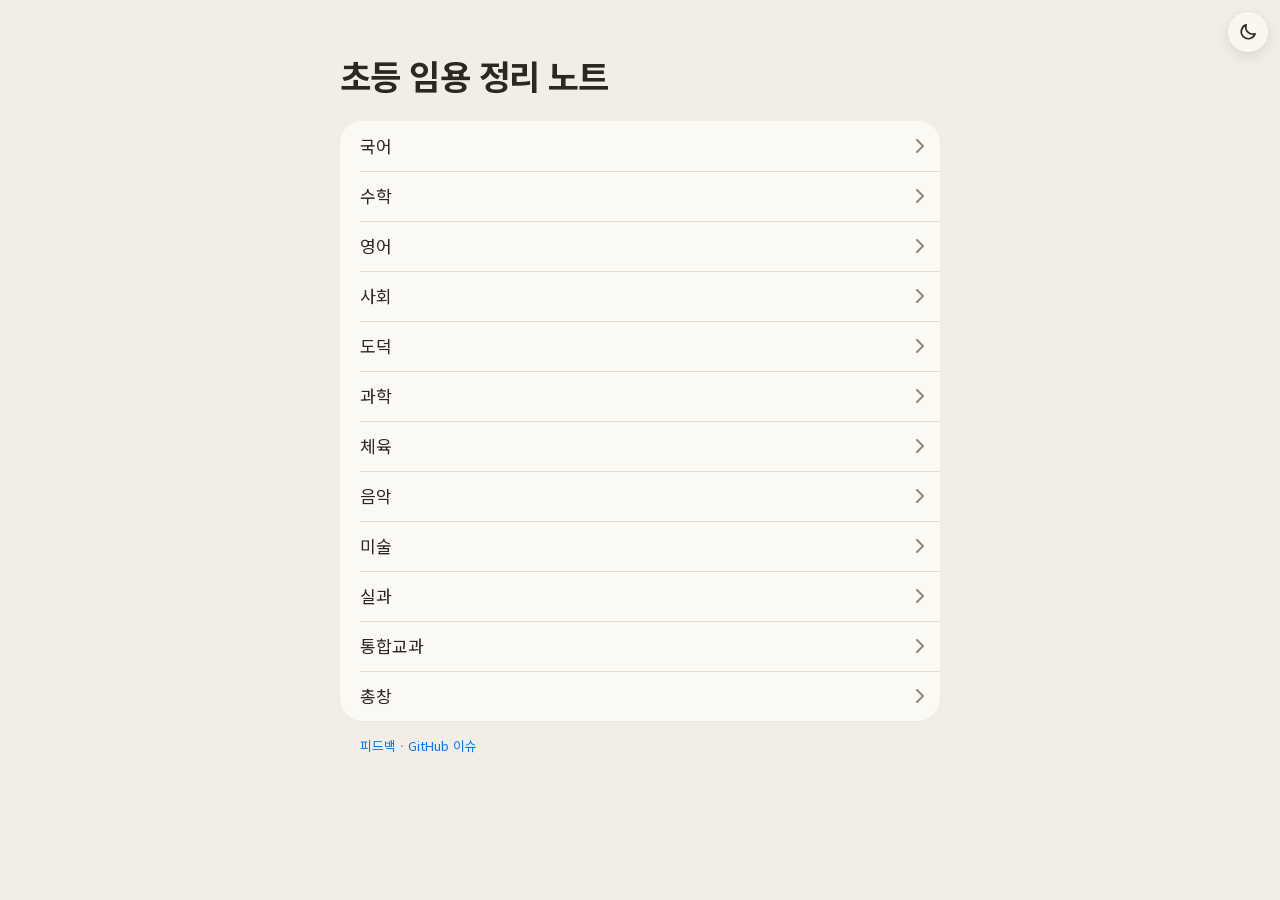
==== commit 212c5e69: "회독본 배포본 갱신" ====
--- a/index.html
+++ b/index.html
@@ -15,7 +15,8 @@
 .grp a:active{background:var(--fill);}
 .in-foot{margin:16px 20px 0;font-size:13px;line-height:18px;color:var(--ter);}
 .in-foot a{color:var(--acc);text-decoration:none;}
-@media print{.grp a svg{width:8px;height:14px;color:var(--ter);flex:0 0 auto;}
+@media print{.in-foot{display:none;}}
+.grp a svg{width:8px;height:14px;color:var(--ter);flex:0 0 auto;}
 @media (max-width:430px){ .in{padding:40px 16px 56px;} .in h1{font-size:28px;line-height:34px;} }
 </style>
 <div class="in">
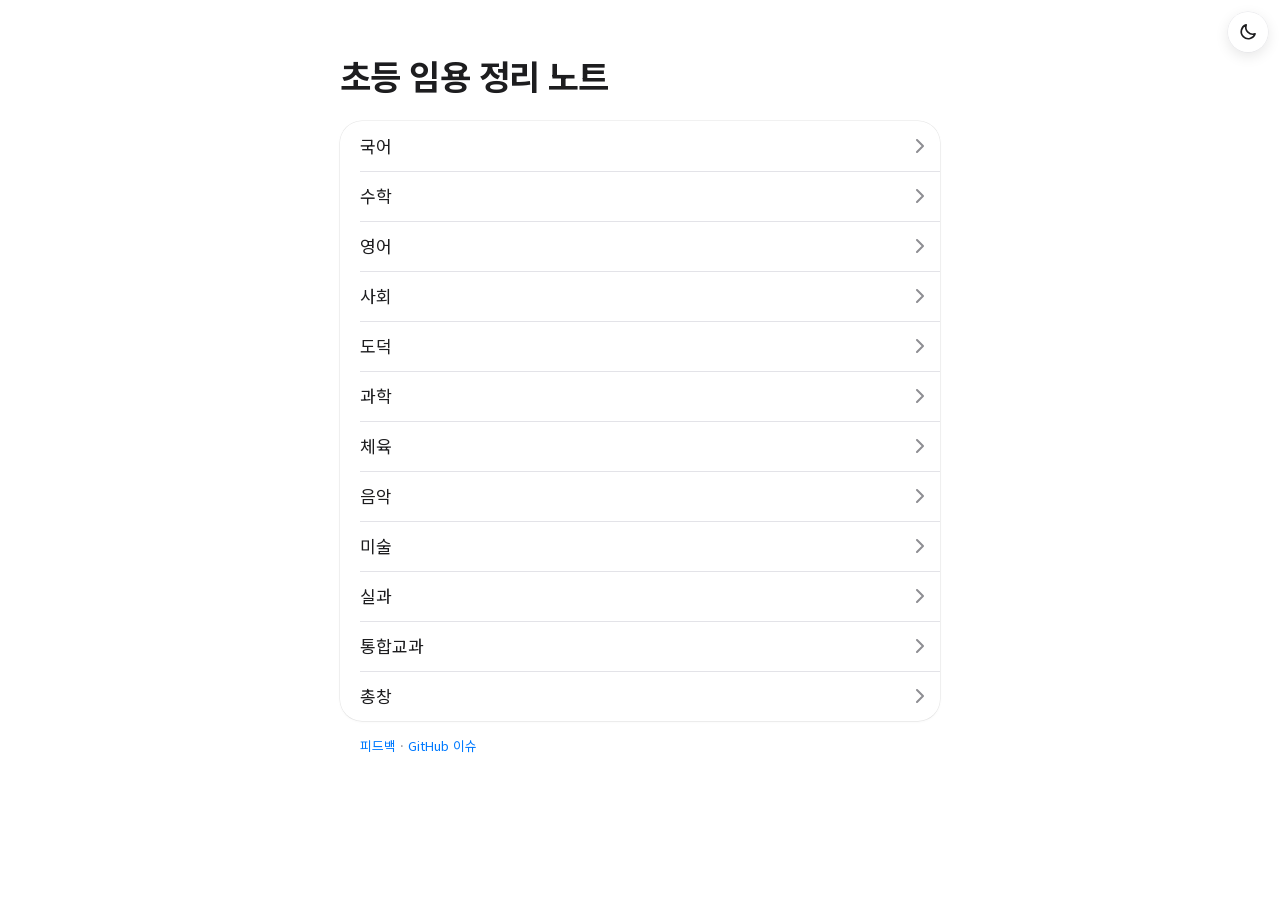
==== commit 2c026193: "회독본 배포본 갱신" ====
--- a/index.html
+++ b/index.html
@@ -3,7 +3,7 @@
 <meta charset="utf-8">
 <meta name="viewport" content="width=device-width, initial-scale=1">
 <title>초등 임용 정리 노트</title>
-<link rel="stylesheet" href="kit.css?v=5e631882">
+<link rel="stylesheet" href="kit.css?v=c0fc7833">
 <style>
 /* 인트로 = 제목 + 목차만(동하 10-01 「쓸데없는 내용 ㄴㄴ · 목차, 제목」) · 앱 디자인 언어(inset grouped · 큰 제목) · 색은 kit.css 토큰(기기 라이트/다크) */
 body{margin:0;background:var(--bg);color:var(--label);}
--- a/kit.css
+++ b/kit.css
@@ -717,3 +717,7 @@
 :root.v2 .prose{max-width:44em;color:var(--v2ink2);}
 :root.v2 .prose>p{line-height:1.7;}
 
+
+/* 배포본: 라이트 = 순백(페이퍼 없음) */
+:root[data-theme="white"],:root[data-theme="paper"]{--bg:#FFFFFF; --card:#FFFFFF; --fill:#F2F2F7; --label:#1D1D1F; --sec:#6E6E73; --ter:#8E8E93; --sep:#E3E3E8; --glass:rgba(255,255,255,.78); --shadow:0 0 0 .5px rgba(0,0,0,.10),0 1px 3px rgba(0,0,0,.04); --gshadow:0 0 0 .5px rgba(0,0,0,.10),0 8px 28px rgba(0,0,0,.08); --acc:#007AFF; color-scheme:light;}
+@media (prefers-color-scheme:light){:root:not([data-theme]){--bg:#FFFFFF; --card:#FFFFFF; --fill:#F2F2F7; --label:#1D1D1F; --sec:#6E6E73; --ter:#8E8E93; --sep:#E3E3E8; --glass:rgba(255,255,255,.78); --shadow:0 0 0 .5px rgba(0,0,0,.10),0 1px 3px rgba(0,0,0,.04); --gshadow:0 0 0 .5px rgba(0,0,0,.10),0 8px 28px rgba(0,0,0,.08); --acc:#007AFF; color-scheme:light;}}
